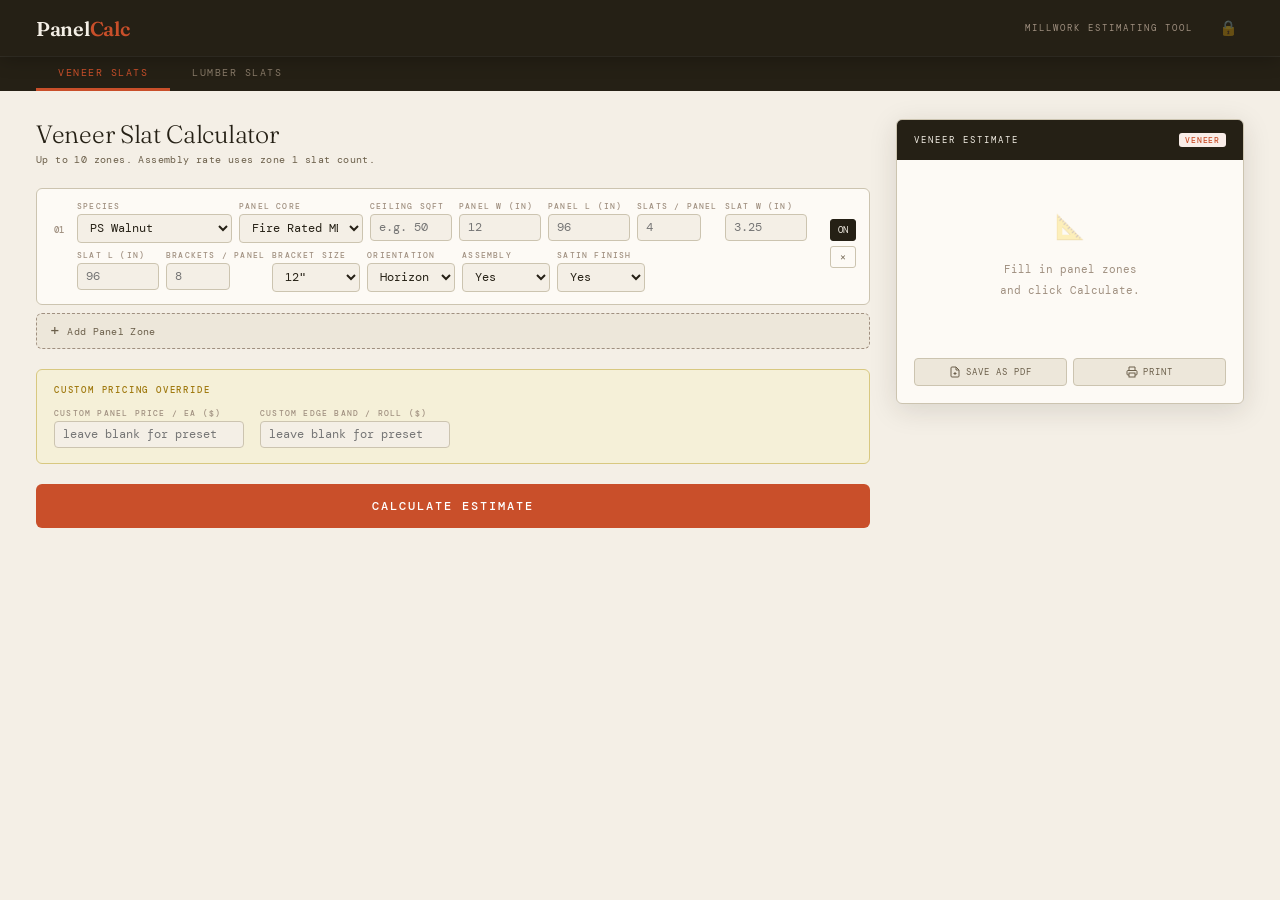
==== calculator/index.html @ c17a7dc7 "Add files via upload" ====
<!DOCTYPE html>
<html lang="en">
<head>
<meta charset="UTF-8">
<meta name="viewport" content="width=device-width, initial-scale=1.0">
<title>Panel Calculator</title>
<!-- Fonts load as enhancement only — app works without them -->
<link rel="preconnect" href="https://fonts.googleapis.com">
<link rel="preconnect" href="https://fonts.gstatic.com" crossorigin>
<link href="https://fonts.googleapis.com/css2?family=DM+Mono:wght@400;500&family=Fraunces:ital,opsz,wght@0,9..144,300;0,9..144,600;1,9..144,300&display=swap" rel="stylesheet" media="print" onload="this.media='all'">
<link rel="manifest" href="/calculator/manifest.json">
<link rel="apple-touch-icon" href="/icons/calculator-icon.png">
<meta name="apple-mobile-web-app-capable" content="yes">
<meta name="apple-mobile-web-app-status-bar-style" content="default">
<meta name="apple-mobile-web-app-title" content="Calculator">
<meta name="theme-color" content="#252015">
<meta name="mobile-web-app-capable" content="yes">
<style>
:root {
  --bg:#f4efe6; --surf:#fdfaf5; --surf2:#ede7da;
  --bdr:#ccc4b0; --bdr2:#a09080;
  --ink:#252015; --mid:#6b5f4a; --dim:#a09080;
  --red:#c94f2a; --red-bg:#f9ede8;
  --grn:#2e6b50; --grn-bg:#e5f0ea;
  --gld:#a07a10; --gld-bg:#f5f0d8;
  --r:6px; --sh:0 2px 10px rgba(37,32,21,.09); --sh2:0 6px 28px rgba(37,32,21,.13);
}
*{box-sizing:border-box;margin:0;padding:0}
body{font-family:'DM Mono',ui-monospace,'Cascadia Code','Courier New',monospace;background:var(--bg);color:var(--ink);min-height:100vh}
header{background:var(--ink);padding:15px 36px;display:flex;align-items:center;gap:14px;position:sticky;top:0;z-index:200;box-shadow:0 2px 20px rgba(0,0,0,.28)}
.logo{font-family:'Fraunces',Georgia,'Times New Roman',serif;font-size:20px;font-weight:600;color:#f4efe6;letter-spacing:-.3px}
.logo em{color:var(--red);font-style:normal}
.sub{margin-left:auto;font-size:9px;letter-spacing:2px;text-transform:uppercase;color:var(--dim)}
.tabs{background:var(--ink);display:flex;padding:0 36px;border-top:1px solid rgba(255,255,255,.07)}
.tab{padding:9px 22px;font-family:'DM Mono',monospace;font-size:10px;letter-spacing:1.5px;text-transform:uppercase;border:none;background:transparent;color:#887a68;cursor:pointer;border-bottom:3px solid transparent;transition:.15s}
.tab:hover{color:#d9cfc0}
.tab.on{color:var(--red);border-bottom-color:var(--red)}
.wrap{max-width:1420px;margin:0 auto;padding:28px 36px 70px}
.pane{display:none}
.pane.on{display:grid;grid-template-columns:1fr 348px;gap:26px;align-items:start}
.pane-title{font-family:'Fraunces',Georgia,'Times New Roman',serif;font-size:25px;font-weight:300;letter-spacing:-.3px;margin-bottom:4px}
.pane-sub{font-size:10px;color:var(--mid);letter-spacing:.4px;margin-bottom:22px}
.panel-row{background:var(--surf);border:1px solid var(--bdr);border-radius:var(--r);padding:12px 13px;margin-bottom:8px;display:flex;gap:9px;align-items:flex-start;transition:.14s}
.panel-row:hover{border-color:var(--bdr2);box-shadow:var(--sh)}
.panel-row.off{opacity:.32;pointer-events:none}
.rnum{font-size:9px;color:var(--dim);min-width:18px;padding-top:23px;text-align:center;font-weight:500;letter-spacing:.5px}
.rfields{display:flex;flex-wrap:wrap;gap:7px;flex:1}
.racts{display:flex;flex-direction:column;gap:5px;padding-top:18px}
.f{display:flex;flex-direction:column;gap:3px}
.f label{font-size:8px;letter-spacing:1.2px;text-transform:uppercase;color:var(--dim);font-weight:500;white-space:nowrap}
.f input,.f select{font-family:'DM Mono',monospace;font-size:11.5px;padding:5px 8px;background:var(--bg);border:1px solid var(--bdr);border-radius:4px;color:var(--ink);outline:none;transition:.14s}
.f input:focus,.f select:focus{border-color:var(--red);background:#fff;box-shadow:0 0 0 2px rgba(201,79,42,.1)}
.f input{width:82px}.f select{width:155px;cursor:pointer}
.f select.s{width:88px}.f select.m{width:124px}
.f input.w60{width:64px}
.rbtn{background:none;border:1px solid var(--bdr);border-radius:3px;padding:4px 7px;font-size:9px;font-family:'DM Mono',monospace;cursor:pointer;color:var(--mid);transition:.13s}
.rbtn:hover{border-color:var(--bdr2);color:var(--ink)}
.rbtn.tog.on{background:var(--ink);color:#f4efe6;border-color:var(--ink)}
.rbtn.del:hover{border-color:var(--red);color:var(--red)}
.add-btn{display:flex;align-items:center;gap:7px;width:100%;padding:9px 13px;background:var(--surf2);border:1.5px dashed var(--bdr2);border-radius:var(--r);font-family:'DM Mono',monospace;font-size:10px;color:var(--mid);cursor:pointer;transition:.14s;margin-top:4px;letter-spacing:.3px}
.add-btn:hover{background:var(--surf);border-color:var(--red);color:var(--red)}
.add-btn span{font-size:16px;line-height:1}
.cbox{margin-top:20px;background:var(--gld-bg);border:1px solid #d8c880;border-radius:var(--r);padding:15px 17px}
.cbox h3{font-size:8.5px;letter-spacing:1.8px;text-transform:uppercase;color:var(--gld);margin-bottom:12px;font-weight:500}
.cbox .row{display:flex;gap:16px;flex-wrap:wrap}
.calc-btn{display:block;width:100%;margin-top:20px;padding:14px;background:var(--red);color:#fff;border:none;border-radius:var(--r);font-family:'DM Mono',monospace;font-size:12px;letter-spacing:2px;text-transform:uppercase;cursor:pointer;transition:.15s;font-weight:500}
.calc-btn:hover{background:#b0401a;transform:translateY(-1px);box-shadow:0 4px 14px rgba(201,79,42,.3)}
.calc-btn:active{transform:translateY(0)}
.rcard{background:var(--surf);border:1px solid var(--bdr);border-radius:var(--r);overflow:hidden;box-shadow:var(--sh2);position:sticky;top:82px}
.rcard-head{background:var(--ink);color:#f4efe6;padding:13px 17px;font-size:9px;letter-spacing:2px;text-transform:uppercase;display:flex;justify-content:space-between;align-items:center}
.rcard-body{padding:17px}
.chip{display:inline-block;padding:2px 6px;border-radius:3px;font-size:8px;letter-spacing:.8px;text-transform:uppercase;font-weight:500}
.chip.v{background:var(--red-bg);color:var(--red)}
.chip.l{background:var(--grn-bg);color:var(--grn)}
.rrow{display:flex;justify-content:space-between;align-items:center;padding:7px 0;border-bottom:1px solid var(--surf2);font-size:11px}
.rrow:last-child{border-bottom:none}
.rl{color:var(--mid)}.rv{font-weight:500}
.rv.money::before{content:'$';font-size:9px;color:var(--dim);margin-right:1px}
.rtotal{margin-top:13px;padding:12px 14px;background:var(--ink);border-radius:5px;display:flex;justify-content:space-between;align-items:baseline}
.rtotal .tl{font-size:8.5px;letter-spacing:2px;text-transform:uppercase;color:rgba(244,239,230,.5)}
.rtotal .tv{font-family:'Fraunces',Georgia,'Times New Roman',serif;font-size:26px;color:#f4efe6;font-weight:300;letter-spacing:-.5px}
.rtotal .tv::before{content:'$';font-size:13px;opacity:.5;margin-right:2px}
.sqftcost{text-align:center;margin-top:8px;font-size:10.5px;color:var(--dim)}
.sqftcost strong{color:var(--mid)}
.bk-btn{display:block;width:100%;margin-top:13px;padding:6px;background:transparent;border:1px solid var(--bdr);border-radius:4px;font-family:'DM Mono',monospace;font-size:9px;letter-spacing:1px;cursor:pointer;color:var(--mid);text-transform:uppercase;transition:.13s}
.bk-btn:hover{border-color:var(--bdr2);color:var(--ink)}
.bk-body{display:none;margin-top:10px}
.bk-body.on{display:block}
.bk-zone{margin-bottom:11px;padding-bottom:9px;border-bottom:1px dashed var(--bdr)}
.bk-zone:last-child{border-bottom:none;margin-bottom:0;padding-bottom:0}
.bk-lbl{font-size:8.5px;letter-spacing:1.1px;text-transform:uppercase;color:var(--mid);margin-bottom:4px}
.bk-row{display:flex;justify-content:space-between;padding:3px 0;font-size:10px;border-bottom:1px dotted var(--bdr)}
.bk-row:last-child{border-bottom:none}
.bk-row .k{color:var(--dim)}.bk-row .v{color:var(--ink)}
.empty{padding:26px 16px;text-align:center;color:var(--dim);font-size:10.5px;line-height:2}
.eico{font-size:24px;opacity:.3;margin-bottom:8px}
@media(max-width:980px){.pane.on{grid-template-columns:1fr}.wrap{padding:18px 18px 50px}.rcard{position:static}}

/* ── PRINT / PDF BUTTONS ── */
.rcard-actions{display:flex;gap:6px;margin-top:14px}
.act-btn{flex:1;display:flex;align-items:center;justify-content:center;gap:5px;padding:7px 10px;border-radius:4px;font-family:'DM Mono',monospace;font-size:9px;letter-spacing:1px;text-transform:uppercase;cursor:pointer;border:1px solid var(--bdr);background:var(--surf2);color:var(--mid);transition:.13s}
.act-btn:hover{border-color:var(--bdr2);color:var(--ink);background:var(--surf)}
.act-btn svg{flex-shrink:0}

/* ── PRINT STYLES ── */
@media print {
  body * { visibility: hidden; }
  #print-area, #print-area * { visibility: visible; }
  #print-area {
    position: fixed; inset: 0;
    padding: 24px 28px;
    font-family: 'DM Mono', monospace;
    background: #fff;
    color: #000;
  }
  .print-header { margin-bottom: 18px; border-bottom: 2px solid #252015; padding-bottom: 10px; }
  .print-header h1 { font-size: 18px; font-weight: 600; letter-spacing: -.3px; }
  .print-header p { font-size: 10px; color: #666; margin-top: 3px; }
  .print-rrow { display: flex; justify-content: space-between; padding: 5px 0; border-bottom: 1px solid #e8e0d0; font-size: 11px; }
  .print-total { display: flex; justify-content: space-between; padding: 10px 12px; background: #252015; color: #fff; border-radius: 4px; margin: 10px 0; font-size: 14px; font-weight: 600; }
  .print-sqft { text-align: center; font-size: 10px; color: #666; margin-bottom: 14px; }
  .print-zone-head { font-size: 9px; letter-spacing: 1px; text-transform: uppercase; color: #6b5f4a; margin: 14px 0 5px; border-top: 1px dashed #ccc; padding-top: 10px; }
  .print-bk-row { display: flex; justify-content: space-between; padding: 3px 0; font-size: 10px; border-bottom: 1px dotted #ddd; }
  .print-bk-row .k { color: #888; } .print-bk-row .v { color: #000; }
  .print-section-title { font-size: 12px; font-weight: 600; margin: 16px 0 6px; border-bottom: 1px solid #ccc; padding-bottom: 4px; }
}

/* ── ADMIN ── */
.admin-lock{background:none;border:none;cursor:pointer;color:rgba(244,239,230,.35);font-size:15px;padding:4px 6px;border-radius:4px;transition:.15s;margin-left:6px}
.admin-lock:hover{color:rgba(244,239,230,.8);background:rgba(255,255,255,.07)}
.admin-lock.unlocked{color:#f0c060}

/* Modal backdrop */
.modal-bg{display:none;position:fixed;inset:0;background:rgba(0,0,0,.55);z-index:1000;align-items:center;justify-content:center}
.modal-bg.on{display:flex}
.modal{background:var(--surf);border-radius:10px;padding:28px 30px;width:340px;box-shadow:0 20px 60px rgba(0,0,0,.35)}
.modal h2{font-family:'Fraunces',serif;font-size:20px;font-weight:300;margin-bottom:6px}
.modal p{font-size:10.5px;color:var(--mid);margin-bottom:18px;line-height:1.7}
.modal input[type=password]{width:100%;font-family:'DM Mono',monospace;font-size:13px;padding:9px 11px;border:1.5px solid var(--bdr);border-radius:5px;background:var(--bg);outline:none;margin-bottom:10px}
.modal input[type=password]:focus{border-color:var(--red);box-shadow:0 0 0 3px rgba(201,79,42,.12)}
.modal-err{font-size:10px;color:var(--red);min-height:14px;margin-bottom:10px}
.modal-btns{display:flex;gap:8px}
.modal-btns button{flex:1;padding:9px;border-radius:5px;font-family:'DM Mono',monospace;font-size:11px;cursor:pointer;border:none;transition:.13s}
.mbtn-ok{background:var(--red);color:#fff;font-weight:500}
.mbtn-ok:hover{background:#b0401a}
.mbtn-cancel{background:var(--surf2);color:var(--mid)}
.mbtn-cancel:hover{background:var(--bdr)}

/* Admin drawer */
.admin-drawer{display:none;position:fixed;inset:0;z-index:900;overflow-y:auto;background:var(--bg);padding:0 0 60px}
.admin-drawer.on{display:block}
.adm-head{background:var(--ink);color:#f4efe6;padding:15px 36px;display:flex;align-items:center;gap:14px;position:sticky;top:0;z-index:10;box-shadow:0 2px 20px rgba(0,0,0,.28)}
.adm-head h1{font-family:'Fraunces',serif;font-size:18px;font-weight:300;flex:1}
.adm-close{background:rgba(255,255,255,.1);border:none;color:#f4efe6;border-radius:5px;padding:7px 14px;font-family:'DM Mono',monospace;font-size:10px;letter-spacing:1px;cursor:pointer;transition:.13s}
.adm-close:hover{background:rgba(255,255,255,.2)}
.adm-save{background:var(--red);border:none;color:#fff;border-radius:5px;padding:7px 18px;font-family:'DM Mono',monospace;font-size:10px;letter-spacing:1px;cursor:pointer;transition:.13s;font-weight:500}
.adm-save:hover{background:#b0401a}
.adm-body{max-width:1100px;margin:0 auto;padding:30px 36px}
.adm-section{margin-bottom:36px}
.adm-section h2{font-family:'Fraunces',serif;font-size:16px;font-weight:300;border-bottom:1px solid var(--bdr);padding-bottom:8px;margin-bottom:16px}
.adm-section h3{font-size:9px;letter-spacing:1.5px;text-transform:uppercase;color:var(--mid);margin:16px 0 8px}
.adm-grid{display:flex;flex-wrap:wrap;gap:10px}
.adm-field{display:flex;flex-direction:column;gap:3px}
.adm-field label{font-size:8.5px;letter-spacing:.8px;color:var(--dim);text-transform:uppercase;white-space:nowrap}
.adm-field input{font-family:'DM Mono',monospace;font-size:12px;padding:5px 8px;width:90px;background:#fff;border:1.5px solid var(--bdr);border-radius:4px;outline:none;transition:.13s}
.adm-field input:focus{border-color:var(--red);box-shadow:0 0 0 2px rgba(201,79,42,.1)}
.adm-field input.wide{width:120px}
.adm-saved{font-size:10px;color:var(--grn);opacity:0;transition:opacity .4s}
.adm-saved.show{opacity:1}
</style>
</head>
<body>

<header>
  <div class="logo">Panel<em>Calc</em></div>
  <div class="sub">Millwork Estimating Tool</div>
  <button class="admin-lock" id="lockBtn" onclick="adminClick()" title="Admin pricing">🔒</button>
</header>
<div class="tabs">
  <button class="tab on" onclick="switchTab('veneer',this)">Veneer Slats</button>
  <button class="tab" onclick="switchTab('lumber',this)">Lumber Slats</button>
</div>

<div class="wrap">

  <!-- ══ VENEER PANE ══ -->
  <div id="pane-veneer" class="pane on">
    <div class="form-col">
      <div class="pane-title">Veneer Slat Calculator</div>
      <div class="pane-sub">Up to 10 zones. Assembly rate uses zone 1 slat count.</div>
      <div id="v-rows"></div>
      <button class="add-btn" onclick="addVRow()"><span>+</span> Add Panel Zone</button>
      <div class="cbox">
        <h3>Custom Pricing Override</h3>
        <div class="row">
          <div class="f"><label>Custom Panel Price / ea ($)</label><input type="number" id="v-cpanel" placeholder="leave blank for preset" min="0" step="0.01" style="width:190px"></div>
          <div class="f"><label>Custom Edge Band / roll ($)</label><input type="number" id="v-ceb" placeholder="leave blank for preset" min="0" step="0.01" style="width:190px"></div>
        </div>
      </div>
      <button class="calc-btn" onclick="calcVeneer()">Calculate Estimate</button>
    </div>
    <div class="results-col">
      <div class="rcard">
        <div class="rcard-head">Veneer Estimate <span class="chip v">Veneer</span></div>
        <div class="rcard-body" id="v-results">
          <div class="empty"><div class="eico">📐</div>Fill in panel zones<br>and click Calculate.</div>
        </div>
        <div class="rcard-actions" style="padding:0 17px 17px">
          <button class="act-btn" onclick="exportPDF('veneer')">
            <svg width="12" height="12" viewBox="0 0 24 24" fill="none" stroke="currentColor" stroke-width="2"><path d="M14 2H6a2 2 0 0 0-2 2v16a2 2 0 0 0 2 2h12a2 2 0 0 0 2-2V8z"/><polyline points="14 2 14 8 20 8"/><line x1="12" y1="18" x2="12" y2="12"/><line x1="9" y1="15" x2="15" y2="15"/></svg>
            Save as PDF
          </button>
          <button class="act-btn" onclick="printEstimate('veneer')">
            <svg width="12" height="12" viewBox="0 0 24 24" fill="none" stroke="currentColor" stroke-width="2"><polyline points="6 9 6 2 18 2 18 9"/><path d="M6 18H4a2 2 0 0 1-2-2v-5a2 2 0 0 1 2-2h16a2 2 0 0 1 2 2v5a2 2 0 0 1-2 2h-2"/><rect x="6" y="14" width="12" height="8"/></svg>
            Print
          </button>
        </div>
      </div>
    </div>
  </div>

  <!-- ══ LUMBER PANE ══ -->
  <div id="pane-lumber" class="pane">
    <div class="form-col">
      <div class="pane-title">Lumber Slat Calculator</div>
      <div class="pane-sub">Up to 10 zones. Milling uses total linear footage. Assembly rate uses zone 1 slat count.</div>
      <div id="l-rows"></div>
      <button class="add-btn" onclick="addLRow()"><span>+</span> Add Lumber Zone</button>
      <div class="cbox">
        <h3>Custom Pricing Override</h3>
        <div class="row">
          <div class="f"><label>Custom Price / BF ($)</label><input type="number" id="l-cprice" placeholder="leave blank for preset" min="0" step="0.01" style="width:190px"></div>
        </div>
      </div>
      <button class="calc-btn" onclick="calcLumber()">Calculate Estimate</button>
    </div>
    <div class="results-col">
      <div class="rcard">
        <div class="rcard-head">Lumber Estimate <span class="chip l">Lumber</span></div>
        <div class="rcard-body" id="l-results">
          <div class="empty"><div class="eico">🪵</div>Fill in lumber zones<br>and click Calculate.</div>
        </div>
        <div class="rcard-actions" style="padding:0 17px 17px">
          <button class="act-btn" onclick="exportPDF('lumber')">
            <svg width="12" height="12" viewBox="0 0 24 24" fill="none" stroke="currentColor" stroke-width="2"><path d="M14 2H6a2 2 0 0 0-2 2v16a2 2 0 0 0 2 2h12a2 2 0 0 0 2-2V8z"/><polyline points="14 2 14 8 20 8"/><line x1="12" y1="18" x2="12" y2="12"/><line x1="9" y1="15" x2="15" y2="15"/></svg>
            Save as PDF
          </button>
          <button class="act-btn" onclick="printEstimate('lumber')">
            <svg width="12" height="12" viewBox="0 0 24 24" fill="none" stroke="currentColor" stroke-width="2"><polyline points="6 9 6 2 18 2 18 9"/><path d="M6 18H4a2 2 0 0 1-2-2v-5a2 2 0 0 1 2-2h16a2 2 0 0 1 2 2v5a2 2 0 0 1-2 2h-2"/><rect x="6" y="14" width="12" height="8"/></svg>
            Print
          </button>
        </div>
      </div>
    </div>
  </div>

</div><!-- /wrap -->

<!-- hidden print area — populated by exportPDF / printEstimate -->
<div id="print-area" style="display:none"></div>

<!-- ══ PASSWORD MODAL ══ -->
<div class="modal-bg" id="pwModal">
  <div class="modal">
    <h2>Admin Access</h2>
    <p>Enter your password to edit pricing tables and service rates.</p>
    <input type="password" id="pwInput" placeholder="Password" onkeydown="if(event.key==='Enter')pwSubmit()">
    <div class="modal-err" id="pwErr"></div>
    <div class="modal-btns">
      <button class="mbtn-cancel" onclick="pwClose()">Cancel</button>
      <button class="mbtn-ok" onclick="pwSubmit()">Unlock</button>
    </div>
  </div>
</div>

<!-- ══ ADMIN DRAWER ══ -->
<div class="admin-drawer" id="adminDrawer">
  <div class="adm-head">
    <h1>Pricing Admin</h1>
    <span class="adm-saved" id="saveMsg">✓ Saved</span>
    <button class="adm-save" onclick="adminSave()">Save Changes</button>
    <button class="adm-close" onclick="adminClose()">✕ Close</button>
  </div>
  <div class="adm-body" id="adminBody"></div>
</div>

<script>
// ═══════════════════════════════════════════════════
// PRICING TABLES  (mutable — admin panel writes here)
// ═══════════════════════════════════════════════════

// Veneer panel prices per SHEET.
// Key: "species|satin|core|size|orientation"  (Fire Rated MDF varies by orient; Regular MDF does not)
let VP = {
  // Fire Rated MDF
  'ps walnut|yes|fire rated mdf|4x8|Horizontal':258, 'ps walnut|yes|fire rated mdf|4x8|Vertical':350,
  'ps walnut|yes|fire rated mdf|4x10|Horizontal':381,'ps walnut|yes|fire rated mdf|4x10|Vertical':515,
  'ps walnut|no|fire rated mdf|4x8|Horizontal':247,  'ps walnut|no|fire rated mdf|4x8|Vertical':325,
  'ps walnut|no|fire rated mdf|4x10|Horizontal':368, 'ps walnut|no|fire rated mdf|4x10|Vertical':490,
  'ps white oak|yes|fire rated mdf|4x8|Horizontal':236,'ps white oak|yes|fire rated mdf|4x8|Vertical':303,
  'ps white oak|yes|fire rated mdf|4x10|Horizontal':338,'ps white oak|yes|fire rated mdf|4x10|Vertical':430,
  'ps white oak|no|fire rated mdf|4x8|Horizontal':225,'ps white oak|no|fire rated mdf|4x8|Vertical':278,
  'ps white oak|no|fire rated mdf|4x10|Horizontal':321,'ps white oak|no|fire rated mdf|4x10|Vertical':396,
  'rift white oak|yes|fire rated mdf|4x8|Horizontal':283,'rift white oak|yes|fire rated mdf|4x8|Vertical':401,
  'rift white oak|yes|fire rated mdf|4x10|Horizontal':431,'rift white oak|yes|fire rated mdf|4x10|Vertical':617,
  'rift white oak|no|fire rated mdf|4x8|Horizontal':276,'rift white oak|no|fire rated mdf|4x8|Vertical':387,
  'rift white oak|no|fire rated mdf|4x10|Horizontal':422,'rift white oak|no|fire rated mdf|4x10|Vertical':600,
  // Regular MDF (no orientation split)
  'ps walnut|yes|regular mdf|4x8':229,  'ps walnut|yes|regular mdf|4x10':325,
  'ps walnut|no|regular mdf|4x8':193,   'ps walnut|no|regular mdf|4x10':299,
  'ps white oak|yes|regular mdf|4x8':229,'ps white oak|yes|regular mdf|4x10':290,
  'ps white oak|no|regular mdf|4x8':177, 'ps white oak|no|regular mdf|4x10':265,
  'rift white oak|yes|regular mdf|4x8':289,'rift white oak|yes|regular mdf|4x10':342,
  'rift white oak|no|regular mdf|4x8':221,'rift white oak|no|regular mdf|4x10':316,
};

// Edge band roll prices by species + finish
let EB = {
  'ps walnut|yes':167,'ps walnut|no':88,
  'ps white oak|yes':147,'ps white oak|no':86,
  'rift white oak|yes':167,'rift white oak|no':88,
};

// Lumber $/BF
let LP = {
  'flat cut white oak':7.25,'rift white oak':11.90,'walnut':11.20,
  'stain grade poplar':2.50,'hard maple':3.50,'vg hemlock':7.25,
  'therm ash':7.27,'therm poplar':5.61,'therm oak':12.48,
  'therm pine':7.20,'therm vg hemlock':12.50,'grey accoya':12.25,
};

// Bracket prices: 12" → $2.50/ea,  24" → $5.00/ea
let BRACKET_PRICE_12 = 2.50;
let BRACKET_PRICE_24 = 5.00;
function bracketPrice(size){ return size <= 12 ? BRACKET_PRICE_12 : BRACKET_PRICE_24; }

// Board footage multiplier by thickness (encodes the /2 for thin stock)
const BF_MULT = {
  '1/4"':0.5,'7/16"':0.625,'1/2"':0.75,'5/8"':1.0,
  '3/4"':1.0,'1"':1.25,'1.25"':1.5,'1.5"':2.0,'1.75"':2.0
};

// Service rates
let EB_ROLL_FT    = 500;
let EB_WASTE      = 1.10;
let EB_SVC_RATE   = 0.50;  // $/ft
let CUT_SVC_RATE  = 0.19;  // $/sqft of sheets (veneer cut service)
let CUT_SVC_MIN   = 125;   // $ minimum (veneer cut service)
let ASSEMBLY_LOW  = 2;     // $/sqft ≤4 slats/panel
let ASSEMBLY_HIGH = 3;     // $/sqft ≥5 slats/panel

// Lumber milling rates
let MILL_RATE        = 0.25;   // $/lf when ≥3000 lf
let MILL_MIN         = 780;    // $ flat rate when <3000 lf
let SAND_1SIDE_RATE  = 0.18;   // $/lf 1-side when ≥1700 lf
let SAND_1SIDE_MIN   = 300;    // $ flat rate 1-side when <1700 lf
let SAND_2SIDE_RATE  = 0.24;   // $/lf 2-side when ≥1700 lf
let SAND_2SIDE_MIN   = 405;    // $ flat rate 2-side when <1700 lf
let SAND_LF_THRESH   = 1700;   // lf threshold for sanding rate vs flat
let MILL_LF_THRESH   = 3000;   // lf threshold for milling rate vs flat
let CUT_LEN_RATE     = 0.25;   // $/lf cut-to-length when ≥1000 lf
let CUT_LEN_MIN      = 250;    // $ flat rate cut-to-length when <1000 lf
let CUT_LEN_THRESH   = 1000;   // lf threshold for cut-to-length rate vs flat
let ZONE_SETUP_FEE   = 135;    // $ per unique slatW for zones 2+

// ═══════════════════════════════════════════════════
// STATE — row data stored in JS objects, not DOM
// ═══════════════════════════════════════════════════
// Each row object holds ALL field values so re-renders don't lose them.
let vRows = [], lRows = [], vId = 0, lId = 0;

const V_SPECIES = ['PS Walnut','PS White Oak','Rift White Oak','Custom'];
const V_CORES   = ['Fire Rated MDF','Regular MDF'];
const L_SPECIES = ['Flat Cut White Oak','Rift White Oak','Walnut','Stain Grade Poplar',
  'Hard Maple','VG Hemlock','Therm Ash','Therm Poplar','Therm Oak',
  'Therm Pine','Therm VG Hemlock','Grey Accoya','Custom'];
const L_THICK   = ['1/4"','7/16"','1/2"','5/8"','3/4"','1"','1.25"','1.5"','1.75"'];
const ORIENTS   = ['Horizontal','Vertical'];
const YN        = ['Yes','No'];
const BKT_SIZES = ['12"','24"'];

// Default row values
function vDefaults(){ return {on:true,species:'PS Walnut',core:'Fire Rated MDF',sqft:'',panelW:'',panelL:'',slats:'',slatW:'',slatL:'',brackets:'',bktSize:'12"',orient:'Horizontal',assembly:'Yes',satin:'Yes'}; }
function lDefaults(){ return {on:true,species:'Walnut',thick:'3/4"',sqft:'',panelW:'',panelL:'',slats:'',slatW:'',slatL:'',brackets:'',bktSize:'12"',orient:'Horizontal',assembly:'Yes',sanded:'Yes',cut:'Yes'}; }

// ═══════════════════════════════════════════════════
// SAVE VALUES FROM DOM → state before any re-render
// ═══════════════════════════════════════════════════
function saveVRows(){
  vRows.forEach(r=>{
    const pick = (id,fb)=>{ const e=document.getElementById(id); return e?(e.value||fb):fb; };
    r.species   = pick(`vs-${r.id}`, r.species);
    r.core      = pick(`vc-${r.id}`, r.core);
    r.sqft      = pick(`vsqft-${r.id}`, r.sqft);
    r.panelW    = pick(`vpw-${r.id}`, r.panelW);
    r.panelL    = pick(`vpl-${r.id}`, r.panelL);
    r.slats     = pick(`vsp-${r.id}`, r.slats);
    r.slatW     = pick(`vsw-${r.id}`, r.slatW);
    r.slatL     = pick(`vsl-${r.id}`, r.slatL);
    r.brackets  = pick(`vbr-${r.id}`, r.brackets);
    r.bktSize   = pick(`vbs-${r.id}`, r.bktSize);
    r.orient    = pick(`vor-${r.id}`, r.orient);
    r.assembly  = pick(`vas-${r.id}`, r.assembly);
    r.satin     = pick(`vst-${r.id}`, r.satin);
  });
}
function saveLRows(){
  lRows.forEach(r=>{
    const pick = (id,fb)=>{ const e=document.getElementById(id); return e?(e.value||fb):fb; };
    r.species   = pick(`ls-${r.id}`, r.species);
    r.thick     = pick(`lth-${r.id}`, r.thick);
    r.sqft      = pick(`lsqft-${r.id}`, r.sqft);
    r.panelW    = pick(`lpw-${r.id}`, r.panelW);
    r.panelL    = pick(`lpl-${r.id}`, r.panelL);
    r.slats     = pick(`lsp-${r.id}`, r.slats);
    r.slatW     = pick(`lsw-${r.id}`, r.slatW);
    r.slatL     = pick(`lsl-${r.id}`, r.slatL);
    r.brackets  = pick(`lbr-${r.id}`, r.brackets);
    r.bktSize   = pick(`lbs-${r.id}`, r.bktSize);
    r.orient    = pick(`lor-${r.id}`, r.orient);
    r.assembly  = pick(`las-${r.id}`, r.assembly);
    r.sanded    = pick(`lsd-${r.id}`, r.sanded);
    r.cut       = pick(`lct-${r.id}`, r.cut);
  });
}

// ═══════════════════════════════════════════════════
// TAB
// ═══════════════════════════════════════════════════
function switchTab(name,btn){
  document.querySelectorAll('.pane').forEach(p=>p.classList.remove('on'));
  document.querySelectorAll('.tab').forEach(b=>b.classList.remove('on'));
  document.getElementById('pane-'+name).classList.add('on');
  btn.classList.add('on');
}

// ═══════════════════════════════════════════════════
// HELPERS
// ═══════════════════════════════════════════════════
const ru  = (v,d=0)=>{ const m=Math.pow(10,d); return Math.ceil(v*m)/m; };
const rd  = (v,d=0)=>{ const m=Math.pow(10,d); return Math.floor(v*m)/m; };
const pf  = (v,fb=0)=>parseFloat(v)||fb;
const fmt = v=>v.toFixed(2).replace(/\B(?=(\d{3})+(?!\d))/g,',');
const fi  = v=>Math.round(v).toLocaleString();
function sel(opts, val){ return opts.map(o=>`<option${o===val?' selected':''}>${o}</option>`).join(''); }

// ═══════════════════════════════════════════════════
// VENEER ROW MANAGEMENT
// ═══════════════════════════════════════════════════
function addVRow(){
  if(vRows.length>=10)return;
  saveVRows();
  vRows.push({id:++vId, ...vDefaults()});
  renderVRows();
}
function delVRow(id){
  saveVRows();
  vRows=vRows.filter(r=>r.id!==id);
  renderVRows();
}
function togVRow(id){
  saveVRows();
  const r=vRows.find(r=>r.id===id);
  if(r)r.on=!r.on;
  renderVRows();
}

function renderVRows(){
  const c=document.getElementById('v-rows');
  if(!vRows.length){
    c.innerHTML='<div style="padding:12px 0 6px;text-align:center;font-size:10.5px;color:var(--dim)">No zones — click Add Panel Zone below.</div>';
    return;
  }
  c.innerHTML=vRows.map((r,i)=>`
  <div class="panel-row${r.on?'':' off'}">
    <div class="rnum">${String(i+1).padStart(2,'0')}</div>
    <div class="rfields">
      <div class="f"><label>Species</label>
        <select id="vs-${r.id}">${sel(V_SPECIES,r.species)}</select></div>
      <div class="f"><label>Panel Core</label>
        <select class="m" id="vc-${r.id}">${sel(V_CORES,r.core)}</select></div>
      <div class="f"><label>Ceiling Sqft</label>
        <input type="number" id="vsqft-${r.id}" value="${r.sqft}" placeholder="e.g. 500" min="0"></div>
      <div class="f"><label>Panel W (in)</label>
        <input type="number" id="vpw-${r.id}" value="${r.panelW}" placeholder="12" min="0" step=".01"></div>
      <div class="f"><label>Panel L (in)</label>
        <input type="number" id="vpl-${r.id}" value="${r.panelL}" placeholder="96" min="0" step=".01"></div>
      <div class="f"><label>Slats / Panel</label>
        <input class="w60" type="number" id="vsp-${r.id}" value="${r.slats}" placeholder="4" min="1"></div>
      <div class="f"><label>Slat W (in)</label>
        <input type="number" id="vsw-${r.id}" value="${r.slatW}" placeholder="3.25" min="0" step=".01"></div>
      <div class="f"><label>Slat L (in)</label>
        <input type="number" id="vsl-${r.id}" value="${r.slatL}" placeholder="96" min="0" step=".01"></div>
      <div class="f"><label>Brackets / Panel</label>
        <input class="w60" type="number" id="vbr-${r.id}" value="${r.brackets}" placeholder="8" min="0"></div>
      <div class="f"><label>Bracket Size</label>
        <select class="s" id="vbs-${r.id}">${sel(BKT_SIZES,r.bktSize)}</select></div>
      <div class="f"><label>Orientation</label>
        <select class="s" id="vor-${r.id}">${sel(ORIENTS,r.orient)}</select></div>
      <div class="f"><label>Assembly</label>
        <select class="s" id="vas-${r.id}">${sel(YN,r.assembly)}</select></div>
      <div class="f"><label>Satin Finish</label>
        <select class="s" id="vst-${r.id}">${sel(YN,r.satin)}</select></div>
    </div>
    <div class="racts">
      <button class="rbtn tog${r.on?' on':''}" onclick="togVRow(${r.id})">${r.on?'ON':'OFF'}</button>
      <button class="rbtn del" onclick="delVRow(${r.id})">✕</button>
    </div>
  </div>`).join('');
}

// ═══════════════════════════════════════════════════
// LUMBER ROW MANAGEMENT
// ═══════════════════════════════════════════════════
function addLRow(){
  if(lRows.length>=10)return;
  saveLRows();
  lRows.push({id:++lId, ...lDefaults()});
  renderLRows();
}
function delLRow(id){
  saveLRows();
  lRows=lRows.filter(r=>r.id!==id);
  renderLRows();
}
function togLRow(id){
  saveLRows();
  const r=lRows.find(r=>r.id===id);
  if(r)r.on=!r.on;
  renderLRows();
}

function renderLRows(){
  const c=document.getElementById('l-rows');
  if(!lRows.length){
    c.innerHTML='<div style="padding:12px 0 6px;text-align:center;font-size:10.5px;color:var(--dim)">No zones — click Add Lumber Zone below.</div>';
    return;
  }
  c.innerHTML=lRows.map((r,i)=>`
  <div class="panel-row${r.on?'':' off'}">
    <div class="rnum">${String(i+1).padStart(2,'0')}</div>
    <div class="rfields">
      <div class="f"><label>Species</label>
        <select id="ls-${r.id}">${sel(L_SPECIES,r.species)}</select></div>
      <div class="f"><label>Thickness</label>
        <select class="s" id="lth-${r.id}">${sel(L_THICK,r.thick)}</select></div>
      <div class="f"><label>Ceiling Sqft</label>
        <input type="number" id="lsqft-${r.id}" value="${r.sqft}" placeholder="e.g. 500" min="0"></div>
      <div class="f"><label>Panel W (in)</label>
        <input type="number" id="lpw-${r.id}" value="${r.panelW}" placeholder="12" min="0" step=".01"></div>
      <div class="f"><label>Panel L (in)</label>
        <input type="number" id="lpl-${r.id}" value="${r.panelL}" placeholder="96" min="0" step=".01"></div>
      <div class="f"><label>Slats / Panel</label>
        <input class="w60" type="number" id="lsp-${r.id}" value="${r.slats}" placeholder="4" min="1"></div>
      <div class="f"><label>Slat W (in)</label>
        <input type="number" id="lsw-${r.id}" value="${r.slatW}" placeholder="3.25" min="0" step=".01"></div>
      <div class="f"><label>Slat L (in)</label>
        <input type="number" id="lsl-${r.id}" value="${r.slatL}" placeholder="96" min="0" step=".01"></div>
      <div class="f"><label>Brackets / Panel</label>
        <input class="w60" type="number" id="lbr-${r.id}" value="${r.brackets}" placeholder="8" min="0"></div>
      <div class="f"><label>Bracket Size</label>
        <select class="s" id="lbs-${r.id}">${sel(BKT_SIZES,r.bktSize)}</select></div>
      <div class="f"><label>Orientation</label>
        <select class="s" id="lor-${r.id}">${sel(ORIENTS,r.orient)}</select></div>
      <div class="f"><label>Assembly</label>
        <select class="s" id="las-${r.id}">${sel(YN,r.assembly)}</select></div>
      <div class="f"><label>Sanded</label>
        <select class="s" id="lsd-${r.id}">${sel(YN,r.sanded)}</select></div>
      <div class="f"><label>Cut to Length</label>
        <select class="s" id="lct-${r.id}">${sel(YN,r.cut)}</select></div>
    </div>
    <div class="racts">
      <button class="rbtn tog${r.on?' on':''}" onclick="togLRow(${r.id})">${r.on?'ON':'OFF'}</button>
      <button class="rbtn del" onclick="delLRow(${r.id})">✕</button>
    </div>
  </div>`).join('');
}

// ═══════════════════════════════════════════════════
// VENEER CALCULATION
// All values read from saved row state (not DOM) for correctness.
//
// Key formulas from spreadsheet:
//   sqftEach    = ROUNDUP(panelW × panelL / 144, 0)              [row 2]
//   panelQty    = ROUNDUP(ceilingSqft / sqftEach, 0)              [row 3 B]
//   totalSlats  = ROUNDUP(panelQty × slatsPerPanel, 0)            [row 4]
//
//   Sheet count [rows 7-12]:
//     slatWKerf     = slatW + 0.1875                              [row 8 B]
//     slatsFrom48   = ROUNDDOWN(48.5 / slatWKerf, 0)              [row 8 C]
//     rows48 = IF(panelL<=96, panelL, 0); rowsH = IF(panelL>=97, panelL, 0)
//     sheetsHigh = IF(rows48>48, 1, 2) OR IF(rowsH>0, 1, 0)     [rows 9-10 C]
//     slatsPerGroup = slatsFrom48 × sheetsHigh                    [row 11 C]
//     totalSheets   = ROUNDUP(totalSlats / slatsPerGroup, 0)      [row 12 B]
//     sheetSqft     = totalSheets × (panelL<=96 ? 32 : 40)        [row 12 C]
//
//   Panel price: VP table → pricePerSheet
//   zPanelCost  = totalSheets × pricePerSheet                     [row 74]
//   grandSubtotal = SUM all zone costs                            [row 75]
//   panelLine = IF(zone1_panelL < 48.5, subtotal/2, subtotal)    [row 15]
//
//   Edge banding [rows 21-30]:
//     longA = slatL × totalSlats / 12   (both long sides = same)
//     shortA= slatW × totalSlats / 12   (both short sides = same)
//     Horizontal: 4 sides = 2×long + 2×short
//     Vertical:   3 sides = 2×long + 1×short  (note: longA+shortA+shortB)
//     rolls = ROUNDUP(totalFootage × 1.1 / 500, 0)
//     EB cost = rolls × pricePerRoll
//
//   EB service    = totalFootage × 0.50                           [row 18]
//   Cut service   = MAX(sheetSqft × 0.19, 125)                   [row 19/90]
//   Brackets      = bracketsPerPanel × panelQty × bracketPrice    [rows 17-18]
//   Assembly      = IF(zone1slats<5, totalCeilingSqft×2, ×3)      [row 94]
// ═══════════════════════════════════════════════════
function calcVeneer(){
  saveVRows();
  const customPanel = pf(document.getElementById('v-cpanel').value);
  const customEB    = pf(document.getElementById('v-ceb').value);
  const active = vRows.filter(r=>r.on);
  if(!active.length){ showEmpty('v-results','📐','Fill in panel zones and click Calculate.'); return; }

  let grandSubtotal   = 0;
  let totalEBFootage  = 0;
  let totalBracketCost= 0;
  let totalSheetSqft  = 0;
  let totalCeilingSqft= 0;
  const zones = [];

  const zone1PanelL= pf(active[0].panelL, 96);

  active.forEach((r, idx) => {
    const species  = r.species.toLowerCase();
    const core     = r.core.toLowerCase();
    const sqft     = pf(r.sqft);
    const panelW   = pf(r.panelW);
    const panelL   = pf(r.panelL);
    const slats    = pf(r.slats, 1);
    const slatW    = pf(r.slatW);
    const slatL    = pf(r.slatL, panelL); // default to panelL if blank
    const brackets = pf(r.brackets);
    const bktSize  = r.bktSize === '24"' ? 24 : 12;
    const orient   = r.orient;
    const satin    = r.satin.toLowerCase();

    if(!sqft || !panelW || !panelL){ zones.push(null); return; }

    // Panel and slat quantities
    const sqftEach  = ru(panelW * panelL / 144);
    const panelQty  = sqftEach > 0 ? ru(sqft / sqftEach) : 0;
    totalCeilingSqft += sqft;

    const totalSlats = ru(panelQty * slats);

    // Sheet count [rows 7-12]
    const slatWKerf   = slatW + 0.1875;
    const slatsFrom48 = rd(48.5 / slatWKerf);
    let sheetsHigh;
    if(panelL <= 96){
      const rows48 = panelL; // <=96 length
      sheetsHigh = rows48 > 48 ? 1 : 2;
    } else {
      sheetsHigh = 1;
    }
    const slatsPerGroup = slatsFrom48 * sheetsHigh;
    const totalSheets   = slatsPerGroup > 0 ? ru(totalSlats / slatsPerGroup) : 0;
    const sheetSqft     = totalSheets * (panelL <= 96 ? 32 : 40);
    totalSheetSqft     += sheetSqft;

    // Panel price lookup
    let pricePerSheet = customPanel;
    if(!pricePerSheet){
      if(species === 'custom'){
        pricePerSheet = 0;
      } else {
        const size = panelL <= 96 ? '4x8' : '4x10';
        if(core === 'regular mdf'){
          pricePerSheet = VP[`${species}|${satin}|regular mdf|${size}`] ?? 0;
        } else {
          pricePerSheet = VP[`${species}|${satin}|fire rated mdf|${size}|${orient}`] ?? 0;
        }
      }
    }
    const zPanelCost = totalSheets * pricePerSheet;
    grandSubtotal   += zPanelCost;

    // Edge banding [rows 22-28]
    // long side A & B = slatL × totalSlats / 12
    // short side A & B = slatW × totalSlats / 12
    const longFt  = (slatL * totalSlats) / 12;  // each of the two long sides
    const shortFt = (slatW * totalSlats) / 12;  // each of the two short sides
    const zEBFt   = orient === 'Horizontal'
      ? (longFt + longFt + shortFt + shortFt)   // 4 sides
      : (longFt + shortFt + shortFt);            // 3 sides (2 long + 1 short per row 27)
    totalEBFootage += zEBFt;

    // Brackets
    const totalBracketsZ = brackets * panelQty;
    const zBracketCost   = totalBracketsZ * bracketPrice(bktSize);
    totalBracketCost    += zBracketCost;

    zones.push({
      label:`Zone ${idx+1} — ${r.species} / ${r.core}`,
      sqftEach, panelQty, totalSlats, totalSheets, sheetSqft,
      pricePerSheet, zPanelCost,
      zEBFt:ru(zEBFt,1), totalBracketsZ, zBracketCost, bktSize
    });
  });

  const validZones = zones.filter(Boolean);
  if(!validZones.length){ showEmpty('v-results','⚠️','Fill in sqft and dimensions for at least one zone.'); return; }

  // Panel line [row 15]: IF(zone1 panelL < 48.5, subtotal/2, subtotal)
  const panelLine = zone1PanelL < 48.5 ? grandSubtotal / 2 : grandSubtotal;

  // Edge band cost [row 16]: rolls × pricePerRoll
  const totalRolls    = ru(totalEBFootage * EB_WASTE / EB_ROLL_FT);
  const zone1R = active[0];
  const ebKey  = `${zone1R.species.toLowerCase()}|${zone1R.satin.toLowerCase()}`;
  const ebPricePerRoll = customEB || (EB[ebKey] || 0);
  const ebCost         = totalRolls * ebPricePerRoll;

  // EB service [row 18]: totalFootage × 0.50
  const ebSvcCost = totalEBFootage * EB_SVC_RATE;

  // Cut service [row 19/90]: MAX(sheetSqft × 0.19, 125)
  const rawCut    = totalSheetSqft * CUT_SVC_RATE;
  const cutSvc    = rawCut > CUT_SVC_MIN ? rawCut : CUT_SVC_MIN;

  // Assembly [rows 93-95]: PER ZONE — each zone's own sqft × its own slat-count rate, then SUM
  // Row 94: IF(zone_slats<5, zone_ceilingSqft×2, zone_ceilingSqft×3)
  // Row 95: SUM all zone assembly costs
  // Veneer Panels row 20: IF(zone1_assembly="yes", B95, 0)
  const doAssembly  = zone1R.assembly.toLowerCase() === 'yes';
  let assemblyCost = 0;
  if(doAssembly){
    active.forEach(r => {
      const zSqft  = pf(r.sqft);
      const zSlats = pf(r.slats, 1);
      assemblyCost += zSlats < 5 ? zSqft * ASSEMBLY_LOW : zSqft * ASSEMBLY_HIGH;
    });
  }
  const total    = panelLine + ebCost + totalBracketCost + ebSvcCost + cutSvc + assemblyCost;
  const sqftRate = totalCeilingSqft > 0 ? total / totalCeilingSqft : 0;

  document.getElementById('v-results').innerHTML = `
    <div class="rrow"><span class="rl">Active Zones</span><span class="rv">${validZones.length}</span></div>
    <div class="rrow"><span class="rl">Total Ceiling Sqft</span><span class="rv">${fi(totalCeilingSqft)} sqft</span></div>
    <div class="rrow"><span class="rl">Panels (material)</span><span class="rv money">${fmt(panelLine)}</span></div>
    <div class="rrow"><span class="rl">Edge Banding (${totalRolls} roll${totalRolls!==1?'s':''})</span><span class="rv money">${fmt(ebCost)}</span></div>
    <div class="rrow"><span class="rl">EB Service ($0.50/ft)</span><span class="rv money">${fmt(ebSvcCost)}</span></div>
    <div class="rrow"><span class="rl">Cut Service ($0.19/sqft)</span><span class="rv money">${fmt(cutSvc)}</span></div>
    <div class="rrow"><span class="rl">Brackets</span><span class="rv money">${fmt(totalBracketCost)}</span></div>
    <div class="rrow"><span class="rl">Assembly ($2–3/sqft per zone)</span><span class="rv money">${fmt(assemblyCost)}</span></div>
    <div class="rtotal"><span class="tl">Total</span><span class="tv">${fmt(total)}</span></div>
    <div class="sqftcost">Cost per sqft: <strong>$${fmt(sqftRate)}</strong></div>
    <button class="bk-btn" onclick="togBk(this)">▸ Zone Breakdown</button>
    <div class="bk-body">${validZones.map(z=>`
      <div class="bk-zone">
        <div class="bk-lbl">${z.label}</div>
        <div class="bk-row"><span class="k">Panel qty</span><span class="v">${fi(z.panelQty)} panels (${z.sqftEach} sqft ea)</span></div>
        <div class="bk-row"><span class="k">Total slats</span><span class="v">${fi(z.totalSlats)}</span></div>
        <div class="bk-row"><span class="k">Sheets needed</span><span class="v">${fi(z.totalSheets)} (${fi(z.sheetSqft)} sqft)</span></div>
        <div class="bk-row"><span class="k">Price / sheet</span><span class="v">$${fmt(z.pricePerSheet)}</span></div>
        <div class="bk-row"><span class="k">Panel material</span><span class="v">$${fmt(z.zPanelCost)}</span></div>
        <div class="bk-row"><span class="k">EB footage</span><span class="v">${z.zEBFt} ft</span></div>
        <div class="bk-row"><span class="k">Brackets (${z.bktSize}")</span><span class="v">${fi(z.totalBracketsZ)} ea @ $${bracketPrice(z.bktSize)}/ea = $${fmt(z.zBracketCost)}</span></div>
      </div>`).join('')}
      <div class="bk-zone" style="background:rgba(37,32,21,.04);padding:8px;border-radius:4px;border:none">
        <div class="bk-lbl">Project Totals</div>
        <div class="bk-row"><span class="k">Total EB footage / rolls</span><span class="v">${ru(totalEBFootage,1)} ft / ${totalRolls} @ $${fmt(ebPricePerRoll)}/roll</span></div>
        <div class="bk-row"><span class="k">Total sheet sqft (cut svc)</span><span class="v">${fi(totalSheetSqft)} sqft</span></div>
        <div class="bk-row"><span class="k">Assembly rate</span><span class="v">$2/sqft (≤4 slats) or $3/sqft (≥5), per zone</span></div>
      </div>
    </div>`;
}

// ═══════════════════════════════════════════════════
// LUMBER CALCULATION
//
// Key formulas from spreadsheet:
//   sqftEach   = ROUNDUP(panelW × panelL / 144, 0)              [row 2]
//   panelQty   = ROUNDUP(ceilingSqft / sqftEach, 0)              [row 3 B]
//   totalSlats = ROUNDUP(panelQty × slatsPerPanel, 0)            [row 4]
//
//   BF per slat (by thickness) [rows 8-16]:
//     1/4":  ROUNDUP((slatL+24)/144*(slatW+1.75)/2, 2)
//     7/16": ROUNDUP((slatL+24)/144*(slatW+1.75)*1.25/2, 2)
//     1/2":  ROUNDUP((slatL+24)/144*(slatW+1.75)*1.5/2, 2)
//     5/8":  ROUNDUP((slatL+24)/144*(slatW+1.75), 2)
//     3/4":  ROUNDUP((slatL+24)/144*(slatW+1.75), 2)
//     1":    ROUNDUP((slatL+24)/144*(slatW+1.75)*1.25, 2)
//     1.25": ROUNDUP((slatL+24)/144*(slatW+1.75)*1.5, 2)
//     1.5":  ROUNDUP((slatL+24)/144*(slatW+1.75)*2, 2)
//     1.75": ROUNDUP((slatL+24)/144*(slatW+1.75)*2, 2)
//   totalBF = ROUNDUP(totalSlats × bfPerSlat, 0)                [row 17 C — B4×B17 where B4=totalSlats]
//
//   linearFt = ROUNDUP((slatL+24) × panelQty / 12, 0)           [row 18]
//   totalLinearFt = SUM all zones                                 [row 19]
//
//   Lumber cost per zone = priceBF × totalBF                      [rows 27-39]
//
//   MILLING (all use B19 = totalLinearFt across ALL zones):
//     Zone 1 milling:  IF(totalLinearFt>=3000, total×0.25, 780)  [row 43]
//     Sanding 1-side:  IF(totalLinearFt>=1700, total×0.18, 300)  [row 44]
//     Sanding 2-side:  IF(totalLinearFt>=1700, total×0.24, 405)  [row 45]
//     Sanding selected: orient=Horiz→1-side, Vert→2-side; 0 if Sanded=No [row 46]
//     Cutting:          IF(totalLinearFt>=1000, total×0.25, 250); 0 if Cut=No [row 47]
//     Zone 2+ extra:    IF(unique slatL, $135, 0)                 [row 43 cols G+]
//
//   Brackets  = bracketsPerPanel × panelQty × bracketPrice       [rows 22-24]
//   Assembly  = IF(zone1slats<5, totalSqft×2, ×3)                [row 55]
// ═══════════════════════════════════════════════════
function calcLumber(){
  saveLRows();
  const customPriceBF = pf(document.getElementById('l-cprice').value);
  const active = lRows.filter(r=>r.on);
  if(!active.length){ showEmpty('l-results','🪵','Fill in lumber zones and click Calculate.'); return; }

  // PASS 1: per-zone data + accumulate totalLinearFt
  let totalLumberCost  = 0;
  let totalBracketCost = 0;
  let totalAllSqft     = 0;
  let totalLinearFt    = 0;
  const zData = [];

  active.forEach((r, idx) => {
    const species  = r.species.toLowerCase();
    const thick    = r.thick;
    const sqft     = pf(r.sqft);
    const panelW   = pf(r.panelW);
    const panelL   = pf(r.panelL);
    const slats    = pf(r.slats, 1);
    const slatW    = pf(r.slatW);
    const slatL    = pf(r.slatL);
    const brackets = pf(r.brackets);
    const bktSize  = r.bktSize === '24"' ? 24 : 12;
    const orient   = r.orient;
    const sanded   = r.sanded;
    const cut      = r.cut;

    if(!sqft || !panelW || !panelL){ zData.push(null); return; }

    // Panel qty
    const sqftEach  = ru(panelW * panelL / 144);
    const panelQty  = sqftEach > 0 ? ru(sqft / sqftEach) : 0;
    const zSqft     = sqftEach * panelQty;
    totalAllSqft   += sqft;

    const totalSlats = ru(panelQty * slats);

    // Board footage per slat — exact spreadsheet formulas [rows 8-16]
    // Col B = bfPerSlat for the matching thickness (all others = 0)
    // Col C = ROUNDUP(B4 × B17, 0) = ROUNDUP(totalSlats × bfPerSlat, 0) = totalBF
    const base      = ((slatL+24)/144) * (slatW+1.75);
    const factor    = BF_MULT[thick] || 1.0;
    const bfPerSlat = ru(base * factor, 2);           // row 8-16 col B
    const totalBF   = ru(totalSlats * bfPerSlat);     // row 17 col C: ROUNDUP(B4×B17,0) where B4=totalSlats

    // Linear footage [row 18]: ROUNDUP((slatL+24) × B4 / 12, 0)
    // B4 = totalSlats (panelQty × slatsPerPanel)
    const zLinearFt = ru(((slatL+24) * totalSlats) / 12);
    totalLinearFt  += zLinearFt;

    // Lumber cost
    let priceBF = customPriceBF;
    if(!priceBF){
      priceBF = (species === 'custom') ? 0 : (LP[species] || 0);
    }
    const zLumberCost = totalBF * priceBF;
    totalLumberCost  += zLumberCost;

    // Brackets
    const totalBracketsZ = brackets * panelQty;
    const zBracketCost   = totalBracketsZ * bracketPrice(bktSize);
    totalBracketCost    += zBracketCost;

    zData.push({ idx, speciesRaw:r.species, thick, sqftEach, panelQty, zSqft,
      totalSlats, totalBF, priceBF, zLumberCost, zLinearFt,
      orient, sanded, cut, bktSize, totalBracketsZ, zBracketCost, slatL, slatW });
  });

  // PASS 2: milling uses totalLinearFt (B19 = sum of ALL zones)
  const z1 = zData.find(Boolean);
  let projectMilling=0, projectSanding=0, projectCutting=0, setupFees=0;
  if(z1){
    projectMilling = totalLinearFt >= MILL_LF_THRESH ? totalLinearFt * MILL_RATE : MILL_MIN;
    if(z1.sanded.toLowerCase() === 'yes'){
      projectSanding = z1.orient === 'Horizontal'
        ? (totalLinearFt >= SAND_LF_THRESH ? totalLinearFt * SAND_1SIDE_RATE : SAND_1SIDE_MIN)
        : (totalLinearFt >= SAND_LF_THRESH ? totalLinearFt * SAND_2SIDE_RATE : SAND_2SIDE_MIN);
    }
    if(z1.cut.toLowerCase() === 'yes'){
      projectCutting = totalLinearFt >= CUT_LEN_THRESH ? totalLinearFt * CUT_LEN_RATE : CUT_LEN_MIN;
    }
  }
  // Zone 2+ setup fee: $ZONE_SETUP_FEE if slatW for that zone is unique among ALL zone slatWs
  const allSlatWs = zData.filter(Boolean).map(z => z.slatW);
  zData.forEach((z, i) => {
    if(!z || i===0) return;
    if(allSlatWs.filter(w=>w===z.slatW).length === 1) setupFees += ZONE_SETUP_FEE;
  });
  const totalMillingCost = projectMilling + projectSanding + projectCutting + setupFees;

  const validZones = zData.filter(Boolean);
  if(!validZones.length){ showEmpty('l-results','⚠️','Fill in sqft and dimensions for at least one zone.'); return; }

  // Assembly [rows 55-57]: PER ZONE — each zone's own sqft × its own slat-count rate, then SUM
  // Row 56: IF(zone_slats<5, zone_sqft×2, zone_sqft×3)
  // Row 57: SUM all zone assembly costs
  // Lumber row 17: IF(zone1_assembly="yes", B57, 0)
  const doAssembly = active[0].assembly.toLowerCase() === 'yes';
  let assemblyCost = 0;
  if(doAssembly){
    active.forEach(r => {
      const zSqft  = pf(r.sqft);
      const zSlats = pf(r.slats, 1);
      assemblyCost += zSlats < 5 ? zSqft * ASSEMBLY_LOW : zSqft * ASSEMBLY_HIGH;
    });
  }

  const total    = totalLumberCost + totalBracketCost + assemblyCost + totalMillingCost;
  const sqftRate = totalAllSqft > 0 ? total / totalAllSqft : 0;

  document.getElementById('l-results').innerHTML = `
    <div class="rrow"><span class="rl">Active Zones</span><span class="rv">${validZones.length}</span></div>
    <div class="rrow"><span class="rl">Total Ceiling Sqft</span><span class="rv">${fi(totalAllSqft)} sqft</span></div>
    <div class="rrow"><span class="rl">Total Linear Footage</span><span class="rv">${fi(totalLinearFt)} lf</span></div>
    <div class="rrow"><span class="rl">Lumber Material</span><span class="rv money">${fmt(totalLumberCost)}</span></div>
    <div class="rrow"><span class="rl">Brackets</span><span class="rv money">${fmt(totalBracketCost)}</span></div>
    <div class="rrow"><span class="rl">Milling / Processing</span><span class="rv money">${fmt(totalMillingCost)}</span></div>
    <div class="rrow"><span class="rl">Assembly ($2–3/sqft per zone)</span><span class="rv money">${fmt(assemblyCost)}</span></div>
    <div class="rtotal"><span class="tl">Total</span><span class="tv">${fmt(total)}</span></div>
    <div class="sqftcost">Cost per sqft: <strong>$${fmt(sqftRate)}</strong></div>
    <button class="bk-btn" onclick="togBk(this)">▸ Zone Breakdown</button>
    <div class="bk-body">${validZones.map(z=>`
      <div class="bk-zone">
        <div class="bk-lbl">${z.idx+1}. ${z.speciesRaw} / ${z.thick}</div>
        <div class="bk-row"><span class="k">Panel qty</span><span class="v">${fi(z.panelQty)} panels (${z.sqftEach} sqft ea)</span></div>
        <div class="bk-row"><span class="k">Total slats</span><span class="v">${fi(z.totalSlats)}</span></div>
        <div class="bk-row"><span class="k">Board footage</span><span class="v">${fi(z.totalBF)} bf @ $${z.priceBF}/bf</span></div>
        <div class="bk-row"><span class="k">Lumber cost</span><span class="v">$${fmt(z.zLumberCost)}</span></div>
        <div class="bk-row"><span class="k">Linear footage</span><span class="v">${fi(z.zLinearFt)} lf</span></div>
        <div class="bk-row"><span class="k">Brackets (${z.bktSize}")</span><span class="v">${fi(z.totalBracketsZ)} ea @ $${bracketPrice(z.bktSize)}/ea = $${fmt(z.zBracketCost)}</span></div>
      </div>`).join('')}
      <div class="bk-zone" style="background:rgba(37,32,21,.04);padding:8px;border-radius:4px;border:none">
        <div class="bk-lbl">Milling Detail (total ${fi(totalLinearFt)} lf across all zones)</div>
        <div class="bk-row"><span class="k">Milling</span><span class="v">$${fmt(projectMilling)}</span></div>
        <div class="bk-row"><span class="k">Sanding</span><span class="v">$${fmt(projectSanding)}</span></div>
        <div class="bk-row"><span class="k">Cutting</span><span class="v">$${fmt(projectCutting)}</span></div>
        <div class="bk-row"><span class="k">Zone 2+ setup fees</span><span class="v">$${fmt(setupFees)}</span></div>
        <div class="bk-row"><span class="k">Assembly rate</span><span class="v">$2/sqft (≤4 slats) or $3/sqft (≥5), per zone</span></div>
      </div>
    </div>`;
}

// ═══════════════════════════════════════════════════
// UI UTILITIES
// ═══════════════════════════════════════════════════
function togBk(btn){
  const b=btn.nextElementSibling;
  b.classList.toggle('on');
  btn.textContent=b.classList.contains('on')?'▾ Zone Breakdown':'▸ Zone Breakdown';
}
function showEmpty(id,ico,msg){
  document.getElementById(id).innerHTML=`<div class="empty"><div class="eico">${ico}</div>${msg}</div>`;
}

// ═══════════════════════════════════════════════════
// PRINT & PDF
// ═══════════════════════════════════════════════════

function buildPrintHTML(tab){
  const resultsEl = document.getElementById(tab === 'veneer' ? 'v-results' : 'l-results');
  if(!resultsEl) return null;

  // Check there's actual content (not the empty placeholder)
  if(resultsEl.querySelector('.empty')) return null;

  const title    = tab === 'veneer' ? 'Veneer Slat Estimate' : 'Lumber Slat Estimate';
  const dateStr  = new Date().toLocaleDateString('en-US',{year:'numeric',month:'long',day:'numeric'});

  // Collect summary rows (rrow divs)
  const summaryRows = [...resultsEl.querySelectorAll('.rrow')].map(el => {
    const k = el.querySelector('.rl')?.textContent || '';
    const v = el.querySelector('.rv')?.textContent || '';
    return `<div class="print-rrow"><span>${k}</span><span><strong>${v}</strong></span></div>`;
  }).join('');

  // Total block
  const totalEl  = resultsEl.querySelector('.rtotal');
  const totalAmt = totalEl ? totalEl.querySelector('.tv')?.textContent || '' : '';
  const totalBlock = totalEl
    ? `<div class="print-total"><span>TOTAL ESTIMATE</span><span>$${totalAmt}</span></div>`
    : '';

  // Sqft cost
  const sqftEl = resultsEl.querySelector('.sqftcost');
  const sqftBlock = sqftEl
    ? `<div class="print-sqft">${sqftEl.textContent}</div>`
    : '';

  // Zone breakdown — always fully expanded in print
  const zones = [...resultsEl.querySelectorAll('.bk-zone')];
  const breakdownHTML = zones.length ? `
    <div class="print-section-title">Zone Breakdown</div>
    ${zones.map(zone => {
      const lbl = zone.querySelector('.bk-lbl')?.textContent || '';
      const rows = [...zone.querySelectorAll('.bk-row')].map(r => {
        const k = r.querySelector('.k')?.textContent || '';
        const v = r.querySelector('.v')?.textContent || '';
        return `<div class="print-bk-row"><span class="k">${k}</span><span class="v">${v}</span></div>`;
      }).join('');
      return `<div class="print-zone-head">${lbl}</div>${rows}`;
    }).join('')}` : '';

  return `
    <div class="print-header">
      <h1>PanelCalc — ${title}</h1>
      <p>Generated ${dateStr}</p>
    </div>
    <div class="print-section-title">Estimate Summary</div>
    ${summaryRows}
    ${totalBlock}
    ${sqftBlock}
    ${breakdownHTML}`;
}

function printEstimate(tab){
  const html = buildPrintHTML(tab);
  if(!html){ alert('Please calculate an estimate first.'); return; }
  const pa = document.getElementById('print-area');
  pa.innerHTML = html;
  pa.style.display = 'block';
  window.print();
  pa.style.display = 'none';
  pa.innerHTML = '';
}

function exportPDF(tab){
  const html = buildPrintHTML(tab);
  if(!html){ alert('Please calculate an estimate first.'); return; }
  // Open a minimal print-ready window — browser "Save as PDF" handles the rest
  const win = window.open('','_blank','width=800,height=900');
  win.document.write(`<!DOCTYPE html><html><head>
    <meta charset="UTF-8">
    <title>PanelCalc Estimate</title>
    <link href="https://fonts.googleapis.com/css2?family=DM+Mono:wght@400;500&family=Fraunces:ital,opsz,wght@0,9..144,300;0,9..144,600&display=swap" rel="stylesheet">
    <style>
      *{box-sizing:border-box;margin:0;padding:0}
      body{font-family:'DM Mono',monospace;padding:32px 36px;color:#252015;font-size:11px;line-height:1.5}
      .print-header{margin-bottom:18px;border-bottom:2px solid #252015;padding-bottom:10px}
      .print-header h1{font-family:'Fraunces',serif;font-size:20px;font-weight:300;letter-spacing:-.3px}
      .print-header p{font-size:10px;color:#888;margin-top:3px}
      .print-section-title{font-size:10px;font-weight:600;letter-spacing:1.5px;text-transform:uppercase;color:#6b5f4a;margin:16px 0 6px;border-bottom:1px solid #ddd;padding-bottom:4px}
      .print-rrow{display:flex;justify-content:space-between;padding:5px 0;border-bottom:1px solid #ede7da;font-size:11px}
      .print-total{display:flex;justify-content:space-between;padding:10px 14px;background:#252015;color:#fff;border-radius:5px;margin:12px 0;font-size:15px;font-weight:600}
      .print-sqft{text-align:center;font-size:10px;color:#888;margin-bottom:14px}
      .print-zone-head{font-size:9px;letter-spacing:1px;text-transform:uppercase;color:#6b5f4a;margin:12px 0 4px;border-top:1px dashed #ccc;padding-top:10px}
      .print-bk-row{display:flex;justify-content:space-between;padding:3px 0;font-size:10px;border-bottom:1px dotted #e0d8cc}
      .print-bk-row .k{color:#888}.print-bk-row .v{color:#252015}
      @media print{@page{margin:20mm}}
    </style>
  </head><body>${html}</body></html>`);
  win.document.close();
  // Wait for fonts then trigger print dialog (Save as PDF)
  win.onload = () => { setTimeout(()=>{ win.focus(); win.print(); }, 600); };
}

// ═══════════════════════════════════════════════════
// ADMIN — password gate + pricing editor
// ═══════════════════════════════════════════════════

// ── Change this password to whatever you want ──
const ADMIN_PASSWORD = 'millwork2024';

let adminUnlocked = false;

function adminClick(){
  if(adminUnlocked){ openAdminDrawer(); }
  else { openPwModal(); }
}

// ── Password modal ──
function openPwModal(){
  document.getElementById('pwModal').classList.add('on');
  document.getElementById('pwInput').value='';
  document.getElementById('pwErr').textContent='';
  setTimeout(()=>document.getElementById('pwInput').focus(),80);
}
function pwClose(){
  document.getElementById('pwModal').classList.remove('on');
}
function pwSubmit(){
  const val = document.getElementById('pwInput').value;
  if(val === ADMIN_PASSWORD){
    adminUnlocked = true;
    document.getElementById('lockBtn').textContent = '🔓';
    document.getElementById('lockBtn').classList.add('unlocked');
    pwClose();
    openAdminDrawer();
  } else {
    document.getElementById('pwErr').textContent = 'Incorrect password. Try again.';
    document.getElementById('pwInput').select();
  }
}

// ── Admin drawer ──
function openAdminDrawer(){
  renderAdminPanel();
  document.getElementById('adminDrawer').classList.add('on');
  document.body.style.overflow = 'hidden';
}
function adminClose(){
  document.getElementById('adminDrawer').classList.remove('on');
  document.body.style.overflow = '';
}

function adminSave(){
  // Veneer panel prices — Fire Rated MDF
  const frKeys = [
    ['ps walnut','yes','4x8','Horizontal'],['ps walnut','yes','4x8','Vertical'],
    ['ps walnut','yes','4x10','Horizontal'],['ps walnut','yes','4x10','Vertical'],
    ['ps walnut','no','4x8','Horizontal'],['ps walnut','no','4x8','Vertical'],
    ['ps walnut','no','4x10','Horizontal'],['ps walnut','no','4x10','Vertical'],
    ['ps white oak','yes','4x8','Horizontal'],['ps white oak','yes','4x8','Vertical'],
    ['ps white oak','yes','4x10','Horizontal'],['ps white oak','yes','4x10','Vertical'],
    ['ps white oak','no','4x8','Horizontal'],['ps white oak','no','4x8','Vertical'],
    ['ps white oak','no','4x10','Horizontal'],['ps white oak','no','4x10','Vertical'],
    ['rift white oak','yes','4x8','Horizontal'],['rift white oak','yes','4x8','Vertical'],
    ['rift white oak','yes','4x10','Horizontal'],['rift white oak','yes','4x10','Vertical'],
    ['rift white oak','no','4x8','Horizontal'],['rift white oak','no','4x8','Vertical'],
    ['rift white oak','no','4x10','Horizontal'],['rift white oak','no','4x10','Vertical'],
  ];
  frKeys.forEach(([sp,satin,size,orient])=>{
    const k = `${sp}|${satin}|fire rated mdf|${size}|${orient}`;
    const el = document.getElementById('adm_'+k.replace(/[|\s]/g,'_'));
    if(el) VP[k] = parseFloat(el.value)||0;
  });
  // Regular MDF
  const rmKeys = [
    ['ps walnut','yes','4x8'],['ps walnut','yes','4x10'],
    ['ps walnut','no','4x8'],['ps walnut','no','4x10'],
    ['ps white oak','yes','4x8'],['ps white oak','yes','4x10'],
    ['ps white oak','no','4x8'],['ps white oak','no','4x10'],
    ['rift white oak','yes','4x8'],['rift white oak','yes','4x10'],
    ['rift white oak','no','4x8'],['rift white oak','no','4x10'],
  ];
  rmKeys.forEach(([sp,satin,size])=>{
    const k = `${sp}|${satin}|regular mdf|${size}`;
    const el = document.getElementById('adm_'+k.replace(/[|\s]/g,'_'));
    if(el) VP[k] = parseFloat(el.value)||0;
  });
  // Edge band
  Object.keys(EB).forEach(k=>{
    const el = document.getElementById('adm_eb_'+k.replace(/[|\s]/g,'_'));
    if(el) EB[k] = parseFloat(el.value)||0;
  });
  // Lumber BF
  Object.keys(LP).forEach(k=>{
    const el = document.getElementById('adm_lp_'+k.replace(/[\s]/g,'_'));
    if(el) LP[k] = parseFloat(el.value)||0;
  });
  // Brackets
  const b12 = document.getElementById('adm_bkt12'); if(b12) BRACKET_PRICE_12 = parseFloat(b12.value)||0;
  const b24 = document.getElementById('adm_bkt24'); if(b24) BRACKET_PRICE_24 = parseFloat(b24.value)||0;
  // Service rates
  const svcMap = {
    'adm_eb_svc':      v=>{ EB_SVC_RATE=v; },
    'adm_cut_rate':    v=>{ CUT_SVC_RATE=v; },
    'adm_cut_min':     v=>{ CUT_SVC_MIN=v; },
    'adm_asm_low':     v=>{ ASSEMBLY_LOW=v; },
    'adm_asm_high':    v=>{ ASSEMBLY_HIGH=v; },
    'adm_eb_roll':     v=>{ EB_ROLL_FT=v; },
    // Milling
    'adm_mill_rate':   v=>{ MILL_RATE=v; },
    'adm_mill_min':    v=>{ MILL_MIN=v; },
    'adm_mill_thresh': v=>{ MILL_LF_THRESH=v; },
    'adm_s1_rate':     v=>{ SAND_1SIDE_RATE=v; },
    'adm_s1_min':      v=>{ SAND_1SIDE_MIN=v; },
    'adm_s2_rate':     v=>{ SAND_2SIDE_RATE=v; },
    'adm_s2_min':      v=>{ SAND_2SIDE_MIN=v; },
    'adm_sand_thresh': v=>{ SAND_LF_THRESH=v; },
    'adm_ctl_rate':    v=>{ CUT_LEN_RATE=v; },
    'adm_ctl_min':     v=>{ CUT_LEN_MIN=v; },
    'adm_ctl_thresh':  v=>{ CUT_LEN_THRESH=v; },
    'adm_zone_fee':    v=>{ ZONE_SETUP_FEE=v; },
  };
  Object.entries(svcMap).forEach(([id,fn])=>{
    const el=document.getElementById(id); if(el) fn(parseFloat(el.value)||0);
  });
  // Flash save confirmation
  const msg = document.getElementById('saveMsg');
  msg.classList.add('show');
  setTimeout(()=>msg.classList.remove('show'), 2500);
}

function fi2(v){ return parseFloat(v).toFixed(2); }

function admField(id, label, val, wide=false){
  return `<div class="adm-field"><label>${label}</label><input id="${id}" type="number" value="${fi2(val)}" step="0.01" min="0"${wide?' class="wide"':''}></div>`;
}

function renderAdminPanel(){
  const b = document.getElementById('adminBody');

  // ── Veneer: Fire Rated MDF ──
  const frSpec = [
    {key:'ps walnut',     label:'PS Walnut'},
    {key:'ps white oak',  label:'PS White Oak'},
    {key:'rift white oak',label:'Rift White Oak'},
  ];
  let frHtml = frSpec.map(({key,label})=>{
    const rows = [
      {satin:'yes',satinL:'Satin',size:'4x8', orients:['Horizontal','Vertical']},
      {satin:'yes',satinL:'Satin',size:'4x10',orients:['Horizontal','Vertical']},
      {satin:'no', satinL:'Raw',  size:'4x8', orients:['Horizontal','Vertical']},
      {satin:'no', satinL:'Raw',  size:'4x10',orients:['Horizontal','Vertical']},
    ];
    return `<h3>${label}</h3><div class="adm-grid">${rows.map(({satin,satinL,size,orients})=>
      orients.map(orient=>{
        const k=`${key}|${satin}|fire rated mdf|${size}|${orient}`;
        const id='adm_'+k.replace(/[|\s]/g,'_');
        return admField(id,`${satinL} ${size} ${orient.slice(0,1)}`,VP[k]||0);
      }).join('')
    ).join('')}</div>`;
  }).join('');

  // ── Veneer: Regular MDF ──
  let rmHtml = frSpec.map(({key,label})=>{
    const rows=[
      {satin:'yes',satinL:'Satin',size:'4x8'},
      {satin:'yes',satinL:'Satin',size:'4x10'},
      {satin:'no', satinL:'Raw',  size:'4x8'},
      {satin:'no', satinL:'Raw',  size:'4x10'},
    ];
    return `<h3>${label}</h3><div class="adm-grid">${rows.map(({satin,satinL,size})=>{
      const k=`${key}|${satin}|regular mdf|${size}`;
      const id='adm_'+k.replace(/[|\s]/g,'_');
      return admField(id,`${satinL} ${size}`,VP[k]||0);
    }).join('')}</div>`;
  }).join('');

  // ── Edge band ──
  const ebLabels={'ps walnut|yes':'PS Walnut Satin','ps walnut|no':'PS Walnut Raw',
    'ps white oak|yes':'PS White Oak Satin','ps white oak|no':'PS White Oak Raw',
    'rift white oak|yes':'Rift White Oak Satin','rift white oak|no':'Rift White Oak Raw'};
  let ebHtml = `<div class="adm-grid">${Object.entries(EB).map(([k,v])=>{
    const id='adm_eb_'+k.replace(/[|\s]/g,'_');
    return admField(id,ebLabels[k]||k,v,true);
  }).join('')}</div>`;

  // ── Lumber BF ──
  const lpLabels={'flat cut white oak':'Flat Cut White Oak','rift white oak':'Rift White Oak',
    'walnut':'Walnut','stain grade poplar':'Stain Grade Poplar','hard maple':'Hard Maple',
    'vg hemlock':'VG Hemlock','therm ash':'Therm Ash','therm poplar':'Therm Poplar',
    'therm oak':'Therm Oak','therm pine':'Therm Pine','therm vg hemlock':'Therm VG Hemlock',
    'grey accoya':'Grey Accoya'};
  let lpHtml = `<div class="adm-grid">${Object.entries(LP).map(([k,v])=>{
    const id='adm_lp_'+k.replace(/[\s]/g,'_');
    return admField(id,lpLabels[k]||k,v,true);
  }).join('')}</div>`;

  b.innerHTML = `
  <div class="adm-section">
    <h2>Veneer Panel Prices — Fire Rated MDF ($ per sheet)</h2>
    <p style="font-size:10px;color:var(--mid);margin-bottom:4px">H = Horizontal (A3 grade), V = Vertical (AA grade)</p>
    ${frHtml}
  </div>
  <div class="adm-section">
    <h2>Veneer Panel Prices — Regular MDF ($ per sheet)</h2>
    ${rmHtml}
  </div>
  <div class="adm-section">
    <h2>Edge Banding ($ per roll)</h2>
    ${ebHtml}
  </div>
  <div class="adm-section">
    <h2>Lumber Material ($ per board foot)</h2>
    ${lpHtml}
  </div>
  <div class="adm-section">
    <h2>Brackets & Service Rates</h2>
    <h3>Bracket Prices ($ per bracket)</h3>
    <div class="adm-grid">
      ${admField('adm_bkt12','12" Bracket / ea',BRACKET_PRICE_12)}
      ${admField('adm_bkt24','24" Bracket / ea',BRACKET_PRICE_24)}
    </div>
    <h3>Veneer Service Rates</h3>
    <div class="adm-grid">
      ${admField('adm_eb_svc','EB Service $/ft',EB_SVC_RATE)}
      ${admField('adm_cut_rate','Cut Service $/sqft',CUT_SVC_RATE)}
      ${admField('adm_cut_min','Cut Service Min $',CUT_SVC_MIN)}
      ${admField('adm_asm_low','Assembly $/sqft (≤4 slats)',ASSEMBLY_LOW)}
      ${admField('adm_asm_high','Assembly $/sqft (≥5 slats)',ASSEMBLY_HIGH)}
      ${admField('adm_eb_roll','EB Roll Size (ft)',EB_ROLL_FT)}
    </div>
    <h3>Lumber Milling</h3>
    <div class="adm-grid">
      ${admField('adm_mill_rate','Milling $/lf (above thresh)',MILL_RATE)}
      ${admField('adm_mill_min','Milling flat rate $',MILL_MIN)}
      ${admField('adm_mill_thresh','Milling lf threshold',MILL_LF_THRESH)}
    </div>
    <h3>Lumber Sanding</h3>
    <div class="adm-grid">
      ${admField('adm_s1_rate','1-Side $/lf (above thresh)',SAND_1SIDE_RATE)}
      ${admField('adm_s1_min','1-Side flat rate $',SAND_1SIDE_MIN)}
      ${admField('adm_s2_rate','2-Side $/lf (above thresh)',SAND_2SIDE_RATE)}
      ${admField('adm_s2_min','2-Side flat rate $',SAND_2SIDE_MIN)}
      ${admField('adm_sand_thresh','Sanding lf threshold',SAND_LF_THRESH)}
    </div>
    <h3>Lumber Cut to Length</h3>
    <div class="adm-grid">
      ${admField('adm_ctl_rate','Cut-to-Length $/lf (above thresh)',CUT_LEN_RATE)}
      ${admField('adm_ctl_min','Cut-to-Length flat rate $',CUT_LEN_MIN)}
      ${admField('adm_ctl_thresh','Cut-to-Length lf threshold',CUT_LEN_THRESH)}
      ${admField('adm_zone_fee','Zone 2+ Setup Fee $',ZONE_SETUP_FEE)}
    </div>
  </div>`;
}

// Close modal on backdrop click
document.getElementById('pwModal').addEventListener('click', function(e){
  if(e.target===this) pwClose();
});

addVRow();
addLRow();
</script>
</body>
</html>
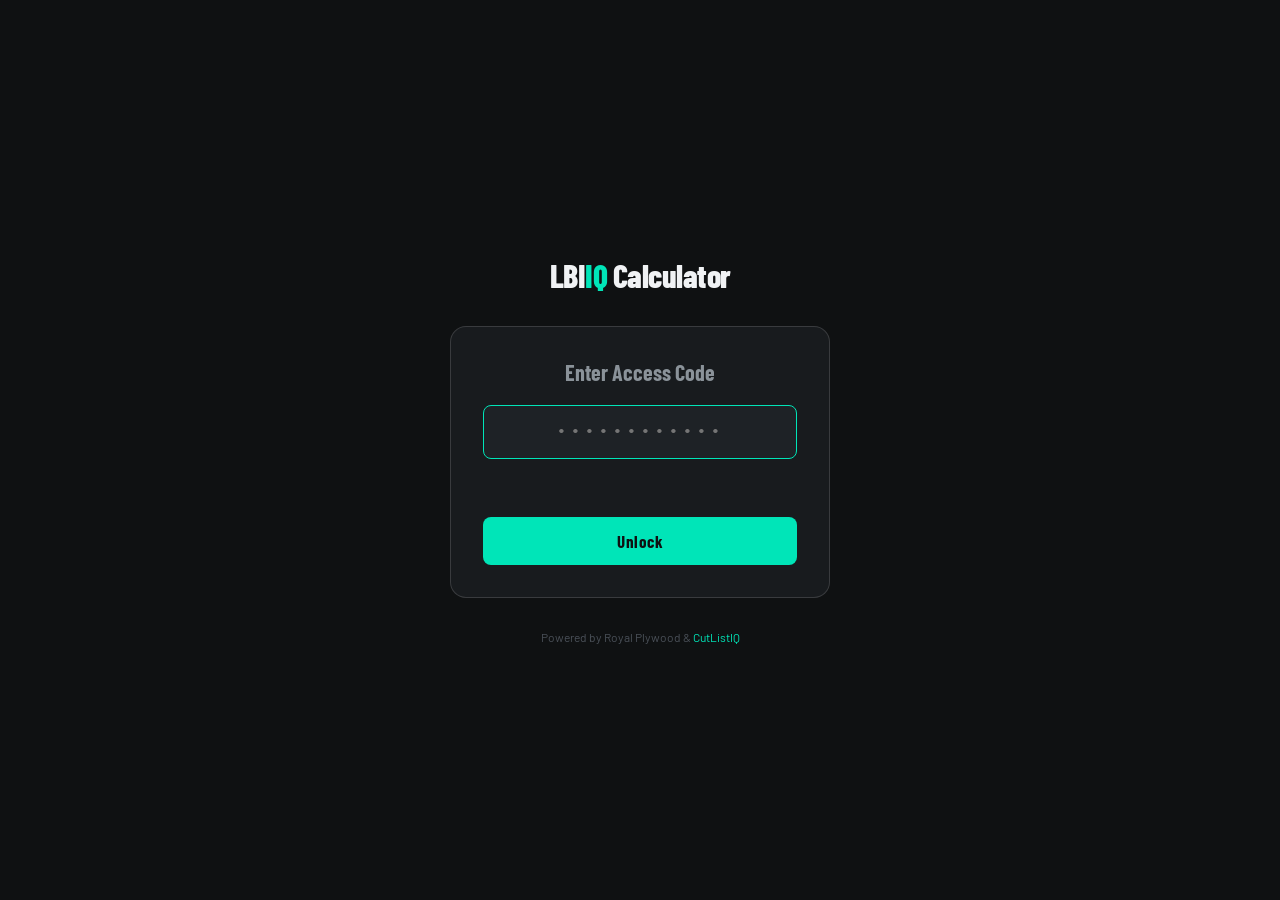
==== commit 0b965a73: "Rebuild LBI Panel Calculator with IQ brand and full pricing engine New single-file PWA (index.html +" ====
--- a/calculator/index.html
+++ b/calculator/index.html
@@ -3,1328 +3,561 @@
 <head>
 <meta charset="UTF-8">
 <meta name="viewport" content="width=device-width, initial-scale=1.0">
-<title>Panel Calculator</title>
-<!-- Fonts load as enhancement only — app works without them -->
+<title>LBI Panel Calculator</title>
 <link rel="preconnect" href="https://fonts.googleapis.com">
 <link rel="preconnect" href="https://fonts.gstatic.com" crossorigin>
-<link href="https://fonts.googleapis.com/css2?family=DM+Mono:wght@400;500&family=Fraunces:ital,opsz,wght@0,9..144,300;0,9..144,600;1,9..144,300&display=swap" rel="stylesheet" media="print" onload="this.media='all'">
-<link rel="manifest" href="/calculator/manifest.json">
-<link rel="apple-touch-icon" href="/icons/calculator-icon.png">
-<meta name="apple-mobile-web-app-capable" content="yes">
-<meta name="apple-mobile-web-app-status-bar-style" content="default">
-<meta name="apple-mobile-web-app-title" content="Calculator">
-<meta name="theme-color" content="#252015">
-<meta name="mobile-web-app-capable" content="yes">
+<link href="https://fonts.googleapis.com/css2?family=Barlow+Condensed:wght@400;600;700;800&family=Barlow:wght@400;500;600&family=DM+Mono:wght@400;500&display=swap" rel="stylesheet">
 <style>
-:root {
-  --bg:#f4efe6; --surf:#fdfaf5; --surf2:#ede7da;
-  --bdr:#ccc4b0; --bdr2:#a09080;
-  --ink:#252015; --mid:#6b5f4a; --dim:#a09080;
-  --red:#c94f2a; --red-bg:#f9ede8;
-  --grn:#2e6b50; --grn-bg:#e5f0ea;
-  --gld:#a07a10; --gld-bg:#f5f0d8;
-  --r:6px; --sh:0 2px 10px rgba(37,32,21,.09); --sh2:0 6px 28px rgba(37,32,21,.13);
+/* ─── IQ BRAND TOKENS ───────────────────────────────────────────── */
+:root{
+  --teal:#00e5b8; --teal-dim:rgba(0,229,184,.12); --teal-mid:rgba(0,229,184,.3);
+  --gold:#d4a800; --gold-dim:rgba(212,168,0,.12);
+  --red:#e84040;  --red-dim:rgba(232,64,64,.12);
+  --bg:#0f1112;   --surf:#181b1e;  --surf2:#1e2226;  --surf3:#252a2d;
+  --bdr:rgba(255,255,255,.07); --bdr2:rgba(255,255,255,.14);
+  --ink:#f0f2f4;  --mid:#8a9299;   --dim:#4a5058;
+  --r:8px; --r2:12px; --r3:16px;
+  --sh:0 4px 20px rgba(0,0,0,.4);
+  --font-head:'Barlow Condensed',sans-serif;
+  --font-body:'Barlow',sans-serif;
+  --font-mono:'DM Mono',monospace;
 }
 *{box-sizing:border-box;margin:0;padding:0}
-body{font-family:'DM Mono',ui-monospace,'Cascadia Code','Courier New',monospace;background:var(--bg);color:var(--ink);min-height:100vh}
-header{background:var(--ink);padding:15px 36px;display:flex;align-items:center;gap:14px;position:sticky;top:0;z-index:200;box-shadow:0 2px 20px rgba(0,0,0,.28)}
-.logo{font-family:'Fraunces',Georgia,'Times New Roman',serif;font-size:20px;font-weight:600;color:#f4efe6;letter-spacing:-.3px}
-.logo em{color:var(--red);font-style:normal}
-.sub{margin-left:auto;font-size:9px;letter-spacing:2px;text-transform:uppercase;color:var(--dim)}
-.tabs{background:var(--ink);display:flex;padding:0 36px;border-top:1px solid rgba(255,255,255,.07)}
-.tab{padding:9px 22px;font-family:'DM Mono',monospace;font-size:10px;letter-spacing:1.5px;text-transform:uppercase;border:none;background:transparent;color:#887a68;cursor:pointer;border-bottom:3px solid transparent;transition:.15s}
-.tab:hover{color:#d9cfc0}
-.tab.on{color:var(--red);border-bottom-color:var(--red)}
-.wrap{max-width:1420px;margin:0 auto;padding:28px 36px 70px}
-.pane{display:none}
-.pane.on{display:grid;grid-template-columns:1fr 348px;gap:26px;align-items:start}
-.pane-title{font-family:'Fraunces',Georgia,'Times New Roman',serif;font-size:25px;font-weight:300;letter-spacing:-.3px;margin-bottom:4px}
-.pane-sub{font-size:10px;color:var(--mid);letter-spacing:.4px;margin-bottom:22px}
-.panel-row{background:var(--surf);border:1px solid var(--bdr);border-radius:var(--r);padding:12px 13px;margin-bottom:8px;display:flex;gap:9px;align-items:flex-start;transition:.14s}
-.panel-row:hover{border-color:var(--bdr2);box-shadow:var(--sh)}
-.panel-row.off{opacity:.32;pointer-events:none}
-.rnum{font-size:9px;color:var(--dim);min-width:18px;padding-top:23px;text-align:center;font-weight:500;letter-spacing:.5px}
-.rfields{display:flex;flex-wrap:wrap;gap:7px;flex:1}
-.racts{display:flex;flex-direction:column;gap:5px;padding-top:18px}
-.f{display:flex;flex-direction:column;gap:3px}
-.f label{font-size:8px;letter-spacing:1.2px;text-transform:uppercase;color:var(--dim);font-weight:500;white-space:nowrap}
-.f input,.f select{font-family:'DM Mono',monospace;font-size:11.5px;padding:5px 8px;background:var(--bg);border:1px solid var(--bdr);border-radius:4px;color:var(--ink);outline:none;transition:.14s}
-.f input:focus,.f select:focus{border-color:var(--red);background:#fff;box-shadow:0 0 0 2px rgba(201,79,42,.1)}
-.f input{width:82px}.f select{width:155px;cursor:pointer}
-.f select.s{width:88px}.f select.m{width:124px}
-.f input.w60{width:64px}
-.rbtn{background:none;border:1px solid var(--bdr);border-radius:3px;padding:4px 7px;font-size:9px;font-family:'DM Mono',monospace;cursor:pointer;color:var(--mid);transition:.13s}
-.rbtn:hover{border-color:var(--bdr2);color:var(--ink)}
-.rbtn.tog.on{background:var(--ink);color:#f4efe6;border-color:var(--ink)}
-.rbtn.del:hover{border-color:var(--red);color:var(--red)}
-.add-btn{display:flex;align-items:center;gap:7px;width:100%;padding:9px 13px;background:var(--surf2);border:1.5px dashed var(--bdr2);border-radius:var(--r);font-family:'DM Mono',monospace;font-size:10px;color:var(--mid);cursor:pointer;transition:.14s;margin-top:4px;letter-spacing:.3px}
-.add-btn:hover{background:var(--surf);border-color:var(--red);color:var(--red)}
-.add-btn span{font-size:16px;line-height:1}
-.cbox{margin-top:20px;background:var(--gld-bg);border:1px solid #d8c880;border-radius:var(--r);padding:15px 17px}
-.cbox h3{font-size:8.5px;letter-spacing:1.8px;text-transform:uppercase;color:var(--gld);margin-bottom:12px;font-weight:500}
-.cbox .row{display:flex;gap:16px;flex-wrap:wrap}
-.calc-btn{display:block;width:100%;margin-top:20px;padding:14px;background:var(--red);color:#fff;border:none;border-radius:var(--r);font-family:'DM Mono',monospace;font-size:12px;letter-spacing:2px;text-transform:uppercase;cursor:pointer;transition:.15s;font-weight:500}
-.calc-btn:hover{background:#b0401a;transform:translateY(-1px);box-shadow:0 4px 14px rgba(201,79,42,.3)}
-.calc-btn:active{transform:translateY(0)}
-.rcard{background:var(--surf);border:1px solid var(--bdr);border-radius:var(--r);overflow:hidden;box-shadow:var(--sh2);position:sticky;top:82px}
-.rcard-head{background:var(--ink);color:#f4efe6;padding:13px 17px;font-size:9px;letter-spacing:2px;text-transform:uppercase;display:flex;justify-content:space-between;align-items:center}
-.rcard-body{padding:17px}
-.chip{display:inline-block;padding:2px 6px;border-radius:3px;font-size:8px;letter-spacing:.8px;text-transform:uppercase;font-weight:500}
-.chip.v{background:var(--red-bg);color:var(--red)}
-.chip.l{background:var(--grn-bg);color:var(--grn)}
-.rrow{display:flex;justify-content:space-between;align-items:center;padding:7px 0;border-bottom:1px solid var(--surf2);font-size:11px}
-.rrow:last-child{border-bottom:none}
-.rl{color:var(--mid)}.rv{font-weight:500}
-.rv.money::before{content:'$';font-size:9px;color:var(--dim);margin-right:1px}
-.rtotal{margin-top:13px;padding:12px 14px;background:var(--ink);border-radius:5px;display:flex;justify-content:space-between;align-items:baseline}
-.rtotal .tl{font-size:8.5px;letter-spacing:2px;text-transform:uppercase;color:rgba(244,239,230,.5)}
-.rtotal .tv{font-family:'Fraunces',Georgia,'Times New Roman',serif;font-size:26px;color:#f4efe6;font-weight:300;letter-spacing:-.5px}
-.rtotal .tv::before{content:'$';font-size:13px;opacity:.5;margin-right:2px}
-.sqftcost{text-align:center;margin-top:8px;font-size:10.5px;color:var(--dim)}
-.sqftcost strong{color:var(--mid)}
-.bk-btn{display:block;width:100%;margin-top:13px;padding:6px;background:transparent;border:1px solid var(--bdr);border-radius:4px;font-family:'DM Mono',monospace;font-size:9px;letter-spacing:1px;cursor:pointer;color:var(--mid);text-transform:uppercase;transition:.13s}
-.bk-btn:hover{border-color:var(--bdr2);color:var(--ink)}
-.bk-body{display:none;margin-top:10px}
-.bk-body.on{display:block}
-.bk-zone{margin-bottom:11px;padding-bottom:9px;border-bottom:1px dashed var(--bdr)}
-.bk-zone:last-child{border-bottom:none;margin-bottom:0;padding-bottom:0}
-.bk-lbl{font-size:8.5px;letter-spacing:1.1px;text-transform:uppercase;color:var(--mid);margin-bottom:4px}
-.bk-row{display:flex;justify-content:space-between;padding:3px 0;font-size:10px;border-bottom:1px dotted var(--bdr)}
-.bk-row:last-child{border-bottom:none}
-.bk-row .k{color:var(--dim)}.bk-row .v{color:var(--ink)}
-.empty{padding:26px 16px;text-align:center;color:var(--dim);font-size:10.5px;line-height:2}
-.eico{font-size:24px;opacity:.3;margin-bottom:8px}
-@media(max-width:980px){.pane.on{grid-template-columns:1fr}.wrap{padding:18px 18px 50px}.rcard{position:static}}
-
-/* ── PRINT / PDF BUTTONS ── */
-.rcard-actions{display:flex;gap:6px;margin-top:14px}
-.act-btn{flex:1;display:flex;align-items:center;justify-content:center;gap:5px;padding:7px 10px;border-radius:4px;font-family:'DM Mono',monospace;font-size:9px;letter-spacing:1px;text-transform:uppercase;cursor:pointer;border:1px solid var(--bdr);background:var(--surf2);color:var(--mid);transition:.13s}
-.act-btn:hover{border-color:var(--bdr2);color:var(--ink);background:var(--surf)}
-.act-btn svg{flex-shrink:0}
-
-/* ── PRINT STYLES ── */
-@media print {
-  body * { visibility: hidden; }
-  #print-area, #print-area * { visibility: visible; }
-  #print-area {
-    position: fixed; inset: 0;
-    padding: 24px 28px;
-    font-family: 'DM Mono', monospace;
-    background: #fff;
-    color: #000;
-  }
-  .print-header { margin-bottom: 18px; border-bottom: 2px solid #252015; padding-bottom: 10px; }
-  .print-header h1 { font-size: 18px; font-weight: 600; letter-spacing: -.3px; }
-  .print-header p { font-size: 10px; color: #666; margin-top: 3px; }
-  .print-rrow { display: flex; justify-content: space-between; padding: 5px 0; border-bottom: 1px solid #e8e0d0; font-size: 11px; }
-  .print-total { display: flex; justify-content: space-between; padding: 10px 12px; background: #252015; color: #fff; border-radius: 4px; margin: 10px 0; font-size: 14px; font-weight: 600; }
-  .print-sqft { text-align: center; font-size: 10px; color: #666; margin-bottom: 14px; }
-  .print-zone-head { font-size: 9px; letter-spacing: 1px; text-transform: uppercase; color: #6b5f4a; margin: 14px 0 5px; border-top: 1px dashed #ccc; padding-top: 10px; }
-  .print-bk-row { display: flex; justify-content: space-between; padding: 3px 0; font-size: 10px; border-bottom: 1px dotted #ddd; }
-  .print-bk-row .k { color: #888; } .print-bk-row .v { color: #000; }
-  .print-section-title { font-size: 12px; font-weight: 600; margin: 16px 0 6px; border-bottom: 1px solid #ccc; padding-bottom: 4px; }
-}
-
-/* ── ADMIN ── */
-.admin-lock{background:none;border:none;cursor:pointer;color:rgba(244,239,230,.35);font-size:15px;padding:4px 6px;border-radius:4px;transition:.15s;margin-left:6px}
-.admin-lock:hover{color:rgba(244,239,230,.8);background:rgba(255,255,255,.07)}
-.admin-lock.unlocked{color:#f0c060}
-
-/* Modal backdrop */
-.modal-bg{display:none;position:fixed;inset:0;background:rgba(0,0,0,.55);z-index:1000;align-items:center;justify-content:center}
-.modal-bg.on{display:flex}
-.modal{background:var(--surf);border-radius:10px;padding:28px 30px;width:340px;box-shadow:0 20px 60px rgba(0,0,0,.35)}
-.modal h2{font-family:'Fraunces',serif;font-size:20px;font-weight:300;margin-bottom:6px}
-.modal p{font-size:10.5px;color:var(--mid);margin-bottom:18px;line-height:1.7}
-.modal input[type=password]{width:100%;font-family:'DM Mono',monospace;font-size:13px;padding:9px 11px;border:1.5px solid var(--bdr);border-radius:5px;background:var(--bg);outline:none;margin-bottom:10px}
-.modal input[type=password]:focus{border-color:var(--red);box-shadow:0 0 0 3px rgba(201,79,42,.12)}
-.modal-err{font-size:10px;color:var(--red);min-height:14px;margin-bottom:10px}
-.modal-btns{display:flex;gap:8px}
-.modal-btns button{flex:1;padding:9px;border-radius:5px;font-family:'DM Mono',monospace;font-size:11px;cursor:pointer;border:none;transition:.13s}
-.mbtn-ok{background:var(--red);color:#fff;font-weight:500}
-.mbtn-ok:hover{background:#b0401a}
-.mbtn-cancel{background:var(--surf2);color:var(--mid)}
-.mbtn-cancel:hover{background:var(--bdr)}
-
-/* Admin drawer */
-.admin-drawer{display:none;position:fixed;inset:0;z-index:900;overflow-y:auto;background:var(--bg);padding:0 0 60px}
-.admin-drawer.on{display:block}
-.adm-head{background:var(--ink);color:#f4efe6;padding:15px 36px;display:flex;align-items:center;gap:14px;position:sticky;top:0;z-index:10;box-shadow:0 2px 20px rgba(0,0,0,.28)}
-.adm-head h1{font-family:'Fraunces',serif;font-size:18px;font-weight:300;flex:1}
-.adm-close{background:rgba(255,255,255,.1);border:none;color:#f4efe6;border-radius:5px;padding:7px 14px;font-family:'DM Mono',monospace;font-size:10px;letter-spacing:1px;cursor:pointer;transition:.13s}
-.adm-close:hover{background:rgba(255,255,255,.2)}
-.adm-save{background:var(--red);border:none;color:#fff;border-radius:5px;padding:7px 18px;font-family:'DM Mono',monospace;font-size:10px;letter-spacing:1px;cursor:pointer;transition:.13s;font-weight:500}
-.adm-save:hover{background:#b0401a}
-.adm-body{max-width:1100px;margin:0 auto;padding:30px 36px}
-.adm-section{margin-bottom:36px}
-.adm-section h2{font-family:'Fraunces',serif;font-size:16px;font-weight:300;border-bottom:1px solid var(--bdr);padding-bottom:8px;margin-bottom:16px}
-.adm-section h3{font-size:9px;letter-spacing:1.5px;text-transform:uppercase;color:var(--mid);margin:16px 0 8px}
-.adm-grid{display:flex;flex-wrap:wrap;gap:10px}
-.adm-field{display:flex;flex-direction:column;gap:3px}
-.adm-field label{font-size:8.5px;letter-spacing:.8px;color:var(--dim);text-transform:uppercase;white-space:nowrap}
-.adm-field input{font-family:'DM Mono',monospace;font-size:12px;padding:5px 8px;width:90px;background:#fff;border:1.5px solid var(--bdr);border-radius:4px;outline:none;transition:.13s}
-.adm-field input:focus{border-color:var(--red);box-shadow:0 0 0 2px rgba(201,79,42,.1)}
-.adm-field input.wide{width:120px}
-.adm-saved{font-size:10px;color:var(--grn);opacity:0;transition:opacity .4s}
-.adm-saved.show{opacity:1}
+body{font-family:var(--font-body);background:var(--bg);color:var(--ink);min-height:100vh;font-size:15px}
+
+/* ─── LOCK SCREEN ───────────────────────────────────────────────── */
+#lockScreen{
+  position:fixed;inset:0;background:var(--bg);
+  display:flex;flex-direction:column;align-items:center;justify-content:center;
+  z-index:1000;gap:32px;padding:24px;
+}
+#lockScreen .lock-logo{
+  font-family:var(--font-head);font-size:32px;font-weight:800;
+  color:var(--ink);letter-spacing:-0.5px;
+}
+#lockScreen .lock-logo span{color:var(--teal)}
+#lockScreen .lock-card{
+  background:var(--surf);border:1px solid var(--bdr2);border-radius:var(--r3);
+  padding:32px;width:100%;max-width:380px;display:flex;flex-direction:column;gap:20px;
+}
+#lockScreen h2{font-family:var(--font-head);font-size:22px;font-weight:700;text-align:center;color:var(--mid)}
+#lockPw{
+  background:var(--surf2);border:1px solid var(--bdr2);border-radius:var(--r);
+  color:var(--ink);font-size:18px;padding:14px 16px;width:100%;
+  font-family:var(--font-mono);letter-spacing:3px;outline:none;
+  transition:border-color .2s;text-align:center;
+}
+#lockPw:focus{border-color:var(--teal)}
+#lockErr{color:var(--red);font-size:13px;text-align:center;min-height:18px}
+.btn-primary{
+  background:var(--teal);color:#0f1112;border:none;border-radius:var(--r);
+  font-family:var(--font-head);font-size:17px;font-weight:700;letter-spacing:.5px;
+  padding:14px 24px;cursor:pointer;width:100%;transition:opacity .15s;
+}
+.btn-primary:hover{opacity:.88}
+.btn-secondary{
+  background:var(--surf3);color:var(--ink);border:1px solid var(--bdr2);border-radius:var(--r);
+  font-family:var(--font-head);font-size:15px;font-weight:600;letter-spacing:.3px;
+  padding:10px 18px;cursor:pointer;transition:border-color .15s,background .15s;
+}
+.btn-secondary:hover{border-color:var(--teal);background:var(--teal-dim)}
+.btn-danger{
+  background:var(--red-dim);color:var(--red);border:1px solid var(--red);
+  border-radius:var(--r);font-family:var(--font-head);font-size:14px;font-weight:600;
+  padding:8px 14px;cursor:pointer;
+}
+.btn-ghost{
+  background:none;border:1px solid var(--bdr2);color:var(--mid);border-radius:var(--r);
+  font-family:var(--font-head);font-size:14px;font-weight:600;padding:7px 12px;
+  cursor:pointer;transition:border-color .15s,color .15s;
+}
+.btn-ghost:hover{border-color:var(--teal);color:var(--teal)}
+
+/* ─── APP SHELL ─────────────────────────────────────────────────── */
+#app{display:none;flex-direction:column;min-height:100vh}
+#app.visible{display:flex}
+
+header{
+  background:var(--surf);border-bottom:1px solid var(--bdr);
+  padding:0 24px;height:56px;display:flex;align-items:center;gap:16px;
+  position:sticky;top:0;z-index:200;
+}
+.header-logo{font-family:var(--font-head);font-size:22px;font-weight:800;color:var(--ink);letter-spacing:-.3px}
+.header-logo span{color:var(--teal)}
+.header-actions{margin-left:auto;display:flex;align-items:center;gap:10px}
+.icon-btn{
+  background:none;border:none;color:var(--mid);cursor:pointer;
+  width:36px;height:36px;display:flex;align-items:center;justify-content:center;
+  border-radius:var(--r);transition:color .15s,background .15s;font-size:18px;
+}
+.icon-btn:hover{color:var(--teal);background:var(--teal-dim)}
+.header-badge{
+  background:var(--teal-dim);color:var(--teal);border:1px solid var(--teal-mid);
+  border-radius:20px;font-family:var(--font-head);font-size:12px;font-weight:700;
+  padding:3px 10px;letter-spacing:.5px;text-transform:uppercase;
+}
+
+main{flex:1;padding:24px;max-width:1200px;margin:0 auto;width:100%}
+
+/* ─── JOB HEADER ────────────────────────────────────────────────── */
+.job-header-card{
+  background:var(--surf);border:1px solid var(--bdr);border-radius:var(--r3);
+  padding:20px 24px;margin-bottom:20px;
+}
+.job-header-card h2{
+  font-family:var(--font-head);font-size:13px;font-weight:700;letter-spacing:2px;
+  text-transform:uppercase;color:var(--teal);margin-bottom:16px;
+}
+.job-grid{display:grid;grid-template-columns:repeat(auto-fit,minmax(180px,1fr));gap:12px}
+.job-grid .span2{grid-column:span 2}
+.field-label{
+  font-family:var(--font-head);font-size:11px;font-weight:700;letter-spacing:1.5px;
+  text-transform:uppercase;color:var(--mid);display:block;margin-bottom:5px;
+}
+input[type=text],input[type=number],input[type=date],select,textarea{
+  background:var(--surf2);border:1px solid var(--bdr2);border-radius:var(--r);
+  color:var(--ink);font-size:14px;padding:9px 12px;width:100%;
+  font-family:var(--font-body);outline:none;transition:border-color .2s;
+}
+input:focus,select:focus,textarea:focus{border-color:var(--teal)}
+select{cursor:pointer;appearance:none;
+  background-image:url("data:image/svg+xml,%3Csvg xmlns='http://www.w3.org/2000/svg' width='10' height='6' viewBox='0 0 10 6'%3E%3Cpath d='M1 1l4 4 4-4' stroke='%238a9299' stroke-width='1.5' fill='none' stroke-linecap='round'/%3E%3C/svg%3E");
+  background-repeat:no-repeat;background-position:right 12px center;padding-right:32px;
+}
+select option{background:#1e2226}
+
+/* ─── TABS ──────────────────────────────────────────────────────── */
+.tab-bar{display:flex;gap:4px;margin-bottom:20px;border-bottom:1px solid var(--bdr);padding-bottom:0}
+.tab-btn{
+  font-family:var(--font-head);font-size:15px;font-weight:700;letter-spacing:.3px;
+  color:var(--mid);background:none;border:none;cursor:pointer;
+  padding:10px 18px;border-bottom:2px solid transparent;margin-bottom:-1px;
+  transition:color .15s,border-color .15s;
+}
+.tab-btn.active{color:var(--teal);border-bottom-color:var(--teal)}
+.tab-btn:hover:not(.active){color:var(--ink)}
+.tab-pane{display:none}
+.tab-pane.active{display:block}
+
+/* ─── CONFIG ROWS ───────────────────────────────────────────────── */
+.configs-container{display:flex;flex-direction:column;gap:16px}
+.config-card{
+  background:var(--surf);border:1px solid var(--bdr);border-radius:var(--r3);
+  overflow:hidden;
+}
+.config-header{
+  background:var(--surf2);padding:14px 20px;
+  display:flex;align-items:center;gap:12px;cursor:pointer;
+  border-bottom:1px solid var(--bdr);
+}
+.config-num{
+  background:var(--teal-dim);color:var(--teal);border:1px solid var(--teal-mid);
+  border-radius:20px;font-family:var(--font-head);font-size:12px;font-weight:800;
+  padding:2px 10px;letter-spacing:.5px;flex-shrink:0;
+}
+.config-title{font-family:var(--font-head);font-size:16px;font-weight:700;flex:1}
+.config-chevron{color:var(--mid);font-size:12px;transition:transform .2s;margin-left:auto}
+.config-card.collapsed .config-chevron{transform:rotate(-90deg)}
+.config-card.collapsed .config-body{display:none}
+
+.config-body{padding:20px}
+.config-grid{display:grid;grid-template-columns:repeat(auto-fill,minmax(160px,1fr));gap:12px;margin-bottom:16px}
+.config-grid .span2{grid-column:span 2}
+.config-grid .span3{grid-column:span 3}
+.config-divider{
+  border:none;border-top:1px solid var(--bdr);margin:16px 0;
+}
+.section-label{
+  font-family:var(--font-head);font-size:11px;font-weight:700;letter-spacing:2px;
+  text-transform:uppercase;color:var(--teal);margin-bottom:12px;display:block;
+}
+
+/* toggle switches */
+.toggle-row{display:flex;align-items:center;gap:10px}
+.toggle-label{font-size:14px;color:var(--mid)}
+.toggle{
+  position:relative;display:inline-block;width:42px;height:24px;flex-shrink:0;
+}
+.toggle input{opacity:0;width:0;height:0}
+.toggle-slider{
+  position:absolute;inset:0;background:var(--surf3);border-radius:24px;
+  cursor:pointer;transition:background .2s;border:1px solid var(--bdr2);
+}
+.toggle-slider:before{
+  content:'';position:absolute;width:18px;height:18px;left:2px;bottom:2px;
+  background:var(--mid);border-radius:50%;transition:transform .2s,background .2s;
+}
+.toggle input:checked+.toggle-slider{background:var(--teal-dim);border-color:var(--teal)}
+.toggle input:checked+.toggle-slider:before{transform:translateX(18px);background:var(--teal)}
+
+/* note banners */
+.note-banner{
+  background:var(--gold-dim);border:1px solid var(--gold);border-radius:var(--r);
+  padding:10px 14px;font-size:13px;color:var(--gold);margin-top:8px;
+  display:flex;align-items:flex-start;gap:8px;
+}
+.note-banner.info{background:var(--teal-dim);border-color:var(--teal-mid);color:var(--teal)}
+
+/* ─── RESULTS PANEL ─────────────────────────────────────────────── */
+#resultsPanel{
+  background:var(--surf);border:1px solid var(--bdr);border-radius:var(--r3);
+  padding:24px;margin-top:20px;
+}
+#resultsPanel h2{
+  font-family:var(--font-head);font-size:22px;font-weight:800;
+  color:var(--ink);margin-bottom:20px;letter-spacing:-.3px;
+}
+.results-empty{color:var(--mid);font-size:14px;text-align:center;padding:24px 0}
+
+.result-config{margin-bottom:20px}
+.result-config-title{
+  font-family:var(--font-head);font-size:13px;font-weight:700;letter-spacing:1.5px;
+  text-transform:uppercase;color:var(--teal);margin-bottom:10px;
+  padding-bottom:8px;border-bottom:1px solid var(--bdr);
+}
+.result-row{
+  display:flex;justify-content:space-between;align-items:baseline;
+  padding:6px 0;border-bottom:1px solid var(--bdr);font-size:14px;
+}
+.result-row:last-child{border-bottom:none}
+.result-label{color:var(--mid)}
+.result-value{font-family:var(--font-mono);color:var(--ink);font-size:13px}
+.result-value.sub{color:var(--mid);font-size:12px}
+
+.result-total-card{
+  background:var(--surf2);border:1px solid var(--bdr2);border-radius:var(--r2);
+  padding:16px 20px;margin-top:16px;
+}
+.result-total-row{
+  display:flex;justify-content:space-between;align-items:baseline;
+  padding:5px 0;font-size:14px;
+}
+.result-total-row.grand{
+  font-family:var(--font-head);font-size:24px;font-weight:800;
+  color:var(--teal);padding-top:12px;margin-top:8px;
+  border-top:1px solid var(--bdr2);
+}
+.result-total-row.grand .result-label{color:var(--teal)}
+
+/* ─── ADD CONFIG BTN ────────────────────────────────────────────── */
+.add-config-btn{
+  background:var(--surf);border:2px dashed var(--bdr2);border-radius:var(--r3);
+  color:var(--mid);font-family:var(--font-head);font-size:16px;font-weight:700;
+  padding:16px;width:100%;cursor:pointer;transition:border-color .2s,color .2s;
+  display:flex;align-items:center;justify-content:center;gap:8px;
+}
+.add-config-btn:hover{border-color:var(--teal);color:var(--teal)}
+
+/* ─── SAVED JOBS ────────────────────────────────────────────────── */
+.saved-job-card{
+  background:var(--surf);border:1px solid var(--bdr);border-radius:var(--r2);
+  padding:16px 20px;display:flex;align-items:center;gap:16px;
+}
+.saved-job-info{flex:1}
+.saved-job-name{font-family:var(--font-head);font-size:18px;font-weight:700}
+.saved-job-meta{font-size:12px;color:var(--mid);margin-top:3px}
+.saved-jobs-list{display:flex;flex-direction:column;gap:10px}
+
+/* ─── MODAL ─────────────────────────────────────────────────────── */
+.modal-overlay{
+  position:fixed;inset:0;background:rgba(0,0,0,.7);z-index:500;
+  display:flex;align-items:center;justify-content:center;padding:20px;
+}
+.modal-overlay.hidden{display:none}
+.modal-box{
+  background:var(--surf);border:1px solid var(--bdr2);border-radius:var(--r3);
+  padding:28px;width:100%;max-width:680px;max-height:90vh;overflow-y:auto;
+  box-shadow:var(--sh);
+}
+.modal-box h2{
+  font-family:var(--font-head);font-size:22px;font-weight:800;
+  margin-bottom:20px;letter-spacing:-.3px;
+}
+.modal-section{margin-bottom:28px}
+.modal-section h3{
+  font-family:var(--font-head);font-size:13px;font-weight:700;letter-spacing:2px;
+  text-transform:uppercase;color:var(--teal);margin-bottom:14px;
+  padding-bottom:8px;border-bottom:1px solid var(--bdr);
+}
+
+/* admin pricing table */
+.pricing-table{width:100%;border-collapse:collapse;font-size:13px}
+.pricing-table th{
+  font-family:var(--font-head);font-size:11px;font-weight:700;letter-spacing:1.5px;
+  text-transform:uppercase;color:var(--mid);padding:6px 8px;
+  border-bottom:1px solid var(--bdr);text-align:left;
+}
+.pricing-table td{padding:6px 8px;border-bottom:1px solid var(--bdr)}
+.pricing-table input[type=number]{
+  padding:5px 8px;font-size:13px;background:var(--surf3);
+  border:1px solid var(--bdr2);border-radius:6px;color:var(--ink);width:90px;
+}
+.pricing-table input[type=number].zero{color:var(--dim)}
+.pricing-table tr.disabled-row{opacity:.5}
+
+/* ─── PRINT ─────────────────────────────────────────────────────── */
+@media print{
+  #lockScreen,header,.tab-bar,.add-config-btn,.config-header .btn-danger,
+  .header-actions,.print-hide{display:none!important}
+  body{background:#fff;color:#000}
+  :root{--ink:#000;--mid:#555;--surf:#fff;--surf2:#f5f5f5;--bdr:#ddd;--bdr2:#ccc}
+  #resultsPanel{border:1px solid #ddd}
+  .config-card.collapsed .config-body{display:block!important}
+}
+
+/* ─── WASTE BADGE ───────────────────────────────────────────────── */
+.waste-badge{
+  display:inline-flex;align-items:center;gap:6px;
+  background:var(--teal-dim);color:var(--teal);border:1px solid var(--teal-mid);
+  border-radius:20px;font-family:var(--font-mono);font-size:11px;font-weight:500;
+  padding:3px 10px;margin-top:6px;
+}
+.unit{font-size:11px;color:var(--mid);margin-left:2px}
+
+/* ─── LUMBER STOCK TAG ──────────────────────────────────────────── */
+.stock-tag{
+  background:var(--gold-dim);color:var(--gold);border:1px solid var(--gold);
+  border-radius:6px;font-family:var(--font-mono);font-size:12px;
+  padding:3px 10px;display:inline-block;margin-top:4px;
+}
+
+/* ─── INLINE CALC PREVIEW ───────────────────────────────────────── */
+.calc-preview{
+  background:var(--surf3);border-radius:var(--r);padding:14px 16px;
+  margin-top:16px;display:grid;grid-template-columns:repeat(auto-fill,minmax(130px,1fr));gap:8px;
+}
+.calc-preview-item{}
+.calc-preview-label{font-size:11px;color:var(--mid);font-family:var(--font-head);
+  font-weight:700;letter-spacing:1px;text-transform:uppercase;}
+.calc-preview-val{font-family:var(--font-mono);font-size:14px;color:var(--ink);margin-top:2px}
+
+/* ─── SCROLLBAR ─────────────────────────────────────────────────── */
+::-webkit-scrollbar{width:6px;height:6px}
+::-webkit-scrollbar-track{background:transparent}
+::-webkit-scrollbar-thumb{background:var(--surf3);border-radius:3px}
+
+/* ─── CUTLISTIQ LINK ─────────────────────────────────────────────── */
+.cutlistiq-link{
+  display:inline-flex;align-items:center;gap:8px;
+  background:var(--teal-dim);color:var(--teal);border:1px solid var(--teal-mid);
+  border-radius:var(--r);padding:8px 14px;font-family:var(--font-head);
+  font-size:14px;font-weight:700;text-decoration:none;letter-spacing:.3px;
+  transition:background .15s;
+}
+.cutlistiq-link:hover{background:rgba(0,229,184,.2)}
+
+/* ─── RESPONSIVE ─────────────────────────────────────────────────── */
+@media(max-width:640px){
+  main{padding:16px}
+  .config-grid{grid-template-columns:1fr 1fr}
+  .config-grid .span3{grid-column:span 2}
+  header{padding:0 16px}
+}
 </style>
 </head>
 <body>
 
-<header>
-  <div class="logo">Panel<em>Calc</em></div>
-  <div class="sub">Millwork Estimating Tool</div>
-  <button class="admin-lock" id="lockBtn" onclick="adminClick()" title="Admin pricing">🔒</button>
-</header>
-<div class="tabs">
-  <button class="tab on" onclick="switchTab('veneer',this)">Veneer Slats</button>
-  <button class="tab" onclick="switchTab('lumber',this)">Lumber Slats</button>
+<!-- ═══════════════════════════════════════════════════
+     LOCK SCREEN
+═══════════════════════════════════════════════════ -->
+<div id="lockScreen">
+  <div class="lock-logo">LBI<span>IQ</span> Calculator</div>
+  <div class="lock-card">
+    <h2>Enter Access Code</h2>
+    <input type="password" id="lockPw" placeholder="••••••••••••" autocomplete="off" autofocus>
+    <div id="lockErr"></div>
+    <button class="btn-primary" onclick="unlock()">Unlock</button>
+  </div>
+  <div style="font-size:12px;color:var(--dim)">Powered by Royal Plywood &amp; <a href="https://cutlistiq.pro" target="_blank" style="color:var(--teal);text-decoration:none">CutListIQ</a></div>
 </div>
 
-<div class="wrap">
-
-  <!-- ══ VENEER PANE ══ -->
-  <div id="pane-veneer" class="pane on">
-    <div class="form-col">
-      <div class="pane-title">Veneer Slat Calculator</div>
-      <div class="pane-sub">Up to 10 zones. Assembly rate uses zone 1 slat count.</div>
-      <div id="v-rows"></div>
-      <button class="add-btn" onclick="addVRow()"><span>+</span> Add Panel Zone</button>
-      <div class="cbox">
-        <h3>Custom Pricing Override</h3>
-        <div class="row">
-          <div class="f"><label>Custom Panel Price / ea ($)</label><input type="number" id="v-cpanel" placeholder="leave blank for preset" min="0" step="0.01" style="width:190px"></div>
-          <div class="f"><label>Custom Edge Band / roll ($)</label><input type="number" id="v-ceb" placeholder="leave blank for preset" min="0" step="0.01" style="width:190px"></div>
+<!-- ═══════════════════════════════════════════════════
+     MAIN APP
+═══════════════════════════════════════════════════ -->
+<div id="app">
+  <header>
+    <div class="header-logo">LBI<span>IQ</span></div>
+    <div class="header-badge">Panel Calculator</div>
+    <div class="header-actions">
+      <a href="https://cutlistiq.pro" target="_blank" class="cutlistiq-link print-hide">
+        <svg width="14" height="14" viewBox="0 0 24 24" fill="none" stroke="currentColor" stroke-width="2.5" stroke-linecap="round" stroke-linejoin="round"><path d="M18 13v6a2 2 0 01-2 2H5a2 2 0 01-2-2V8a2 2 0 012-2h6"/><polyline points="15 3 21 3 21 9"/><line x1="10" y1="14" x2="21" y2="3"/></svg>
+        CutListIQ
+      </a>
+      <button class="icon-btn print-hide" onclick="openSavedJobs()" title="Saved Jobs">
+        <svg width="18" height="18" viewBox="0 0 24 24" fill="none" stroke="currentColor" stroke-width="2" stroke-linecap="round" stroke-linejoin="round"><path d="M22 19a2 2 0 01-2 2H4a2 2 0 01-2-2V5a2 2 0 012-2h5l2 3h9a2 2 0 012 2z"/></svg>
+      </button>
+      <button class="icon-btn print-hide" onclick="window.print()" title="Print">
+        <svg width="18" height="18" viewBox="0 0 24 24" fill="none" stroke="currentColor" stroke-width="2" stroke-linecap="round" stroke-linejoin="round"><polyline points="6 9 6 2 18 2 18 9"/><path d="M6 18H4a2 2 0 01-2-2v-5a2 2 0 012-2h16a2 2 0 012 2v5a2 2 0 01-2 2h-2"/><rect x="6" y="14" width="12" height="8"/></svg>
+      </button>
+      <button class="icon-btn print-hide" id="adminBtn" onclick="openAdmin()" title="Admin Settings">
+        <svg width="18" height="18" viewBox="0 0 24 24" fill="none" stroke="currentColor" stroke-width="2" stroke-linecap="round" stroke-linejoin="round"><circle cx="12" cy="12" r="3"/><path d="M19.07 4.93l-1.41 1.41M4.93 4.93l1.41 1.41M12 2v2M12 20v2M20 12h2M2 12h2M19.07 19.07l-1.41-1.41M4.93 19.07l1.41-1.41"/></svg>
+      </button>
+    </div>
+  </header>
+
+  <main>
+    <!-- Job Header -->
+    <div class="job-header-card">
+      <h2>Job Information</h2>
+      <div class="job-grid">
+        <div class="span2">
+          <label class="field-label">Job Name / Project</label>
+          <input type="text" id="jobName" placeholder="e.g. Conference Room — 4th Floor" oninput="markDirty()">
+        </div>
+        <div>
+          <label class="field-label">Customer</label>
+          <input type="text" id="jobCustomer" placeholder="LBI" oninput="markDirty()">
+        </div>
+        <div>
+          <label class="field-label">PO / Quote #</label>
+          <input type="text" id="jobPO" placeholder="e.g. PO-2026-001" oninput="markDirty()">
+        </div>
+        <div>
+          <label class="field-label">Date</label>
+          <input type="date" id="jobDate" oninput="markDirty()">
+        </div>
+        <div>
+          <label class="field-label">Total Ceiling Sq Ft</label>
+          <input type="number" id="totalSqft" value="500" min="0" step="1" oninput="recalcAll()">
+        </div>
+        <div style="grid-column:1/-1">
+          <label class="field-label">Notes</label>
+          <input type="text" id="jobNotes" placeholder="Optional notes for this quote" oninput="markDirty()">
         </div>
       </div>
-      <button class="calc-btn" onclick="calcVeneer()">Calculate Estimate</button>
-    </div>
-    <div class="results-col">
-      <div class="rcard">
-        <div class="rcard-head">Veneer Estimate <span class="chip v">Veneer</span></div>
-        <div class="rcard-body" id="v-results">
-          <div class="empty"><div class="eico">📐</div>Fill in panel zones<br>and click Calculate.</div>
-        </div>
-        <div class="rcard-actions" style="padding:0 17px 17px">
-          <button class="act-btn" onclick="exportPDF('veneer')">
-            <svg width="12" height="12" viewBox="0 0 24 24" fill="none" stroke="currentColor" stroke-width="2"><path d="M14 2H6a2 2 0 0 0-2 2v16a2 2 0 0 0 2 2h12a2 2 0 0 0 2-2V8z"/><polyline points="14 2 14 8 20 8"/><line x1="12" y1="18" x2="12" y2="12"/><line x1="9" y1="15" x2="15" y2="15"/></svg>
-            Save as PDF
-          </button>
-          <button class="act-btn" onclick="printEstimate('veneer')">
-            <svg width="12" height="12" viewBox="0 0 24 24" fill="none" stroke="currentColor" stroke-width="2"><polyline points="6 9 6 2 18 2 18 9"/><path d="M6 18H4a2 2 0 0 1-2-2v-5a2 2 0 0 1 2-2h16a2 2 0 0 1 2 2v5a2 2 0 0 1-2 2h-2"/><rect x="6" y="14" width="12" height="8"/></svg>
-            Print
-          </button>
-        </div>
+      <div style="margin-top:14px;display:flex;gap:10px;flex-wrap:wrap" class="print-hide">
+        <button class="btn-secondary" onclick="saveJob()">💾 Save Job</button>
+        <button class="btn-secondary" onclick="newJob()">＋ New Job</button>
       </div>
     </div>
-  </div>
-
-  <!-- ══ LUMBER PANE ══ -->
-  <div id="pane-lumber" class="pane">
-    <div class="form-col">
-      <div class="pane-title">Lumber Slat Calculator</div>
-      <div class="pane-sub">Up to 10 zones. Milling uses total linear footage. Assembly rate uses zone 1 slat count.</div>
-      <div id="l-rows"></div>
-      <button class="add-btn" onclick="addLRow()"><span>+</span> Add Lumber Zone</button>
-      <div class="cbox">
-        <h3>Custom Pricing Override</h3>
-        <div class="row">
-          <div class="f"><label>Custom Price / BF ($)</label><input type="number" id="l-cprice" placeholder="leave blank for preset" min="0" step="0.01" style="width:190px"></div>
-        </div>
+
+    <!-- Tabs -->
+    <div class="tab-bar print-hide">
+      <button class="tab-btn active" onclick="switchTab('veneer',this)">Veneer Panels</button>
+      <button class="tab-btn" onclick="switchTab('lumber',this)">Solid Lumber</button>
+    </div>
+
+    <!-- Veneer Tab -->
+    <div id="tab-veneer" class="tab-pane active">
+      <div class="configs-container" id="veneerConfigs"></div>
+      <button class="add-config-btn print-hide" onclick="addVeneerConfig()">
+        <svg width="16" height="16" viewBox="0 0 24 24" fill="none" stroke="currentColor" stroke-width="2.5" stroke-linecap="round"><line x1="12" y1="5" x2="12" y2="19"/><line x1="5" y1="12" x2="19" y2="12"/></svg>
+        Add Panel Configuration
+      </button>
+    </div>
+
+    <!-- Lumber Tab -->
+    <div id="tab-lumber" class="tab-pane">
+      <div class="configs-container" id="lumberConfigs"></div>
+      <button class="add-config-btn print-hide" onclick="addLumberConfig()">
+        <svg width="16" height="16" viewBox="0 0 24 24" fill="none" stroke="currentColor" stroke-width="2.5" stroke-linecap="round"><line x1="12" y1="5" x2="12" y2="19"/><line x1="5" y1="12" x2="19" y2="12"/></svg>
+        Add Lumber Configuration
+      </button>
+    </div>
+
+    <!-- Results -->
+    <div id="resultsPanel">
+      <h2>Quote Summary</h2>
+      <div id="resultsContent" class="results-empty">Fill in job details and add a configuration above to see results.</div>
+    </div>
+  </main>
+</div>
+
+<!-- ═══════════════════════════════════════════════════
+     ADMIN MODAL
+═══════════════════════════════════════════════════ -->
+<div class="modal-overlay hidden" id="adminModal">
+  <div class="modal-box">
+    <div style="display:flex;align-items:center;justify-content:space-between;margin-bottom:20px">
+      <h2 style="margin-bottom:0">⚙ Admin Pricing</h2>
+      <button class="icon-btn" onclick="closeAdmin()">
+        <svg width="18" height="18" viewBox="0 0 24 24" fill="none" stroke="currentColor" stroke-width="2" stroke-linecap="round"><line x1="18" y1="6" x2="6" y2="18"/><line x1="6" y1="6" x2="18" y2="18"/></svg>
+      </button>
+    </div>
+
+    <!-- Markup -->
+    <div class="modal-section">
+      <h3>Markup / Margin (% added to each category)</h3>
+      <div id="markupGrid" style="display:grid;grid-template-columns:repeat(auto-fill,minmax(200px,1fr));gap:12px"></div>
+    </div>
+
+    <!-- Veneer Species Pricing -->
+    <div class="modal-section">
+      <h3>Veneer Panel Pricing (per sheet)</h3>
+      <p style="font-size:12px;color:var(--mid);margin-bottom:12px">A3 = Horizontal slats &nbsp;|&nbsp; AA = Vertical slats &nbsp;|&nbsp; Set to $0 to hide from LBI</p>
+      <div style="overflow-x:auto">
+        <table class="pricing-table" id="veneerPricingTable">
+          <thead>
+            <tr>
+              <th>Species</th>
+              <th>A3 4×8</th>
+              <th>A3 4×10</th>
+              <th>AA 4×8</th>
+              <th>AA 4×10</th>
+              <th>EB Roll</th>
+            </tr>
+          </thead>
+          <tbody id="veneerPricingBody"></tbody>
+        </table>
       </div>
-      <button class="calc-btn" onclick="calcLumber()">Calculate Estimate</button>
-    </div>
-    <div class="results-col">
-      <div class="rcard">
-        <div class="rcard-head">Lumber Estimate <span class="chip l">Lumber</span></div>
-        <div class="rcard-body" id="l-results">
-          <div class="empty"><div class="eico">🪵</div>Fill in lumber zones<br>and click Calculate.</div>
-        </div>
-        <div class="rcard-actions" style="padding:0 17px 17px">
-          <button class="act-btn" onclick="exportPDF('lumber')">
-            <svg width="12" height="12" viewBox="0 0 24 24" fill="none" stroke="currentColor" stroke-width="2"><path d="M14 2H6a2 2 0 0 0-2 2v16a2 2 0 0 0 2 2h12a2 2 0 0 0 2-2V8z"/><polyline points="14 2 14 8 20 8"/><line x1="12" y1="18" x2="12" y2="12"/><line x1="9" y1="15" x2="15" y2="15"/></svg>
-            Save as PDF
-          </button>
-          <button class="act-btn" onclick="printEstimate('lumber')">
-            <svg width="12" height="12" viewBox="0 0 24 24" fill="none" stroke="currentColor" stroke-width="2"><polyline points="6 9 6 2 18 2 18 9"/><path d="M6 18H4a2 2 0 0 1-2-2v-5a2 2 0 0 1 2-2h16a2 2 0 0 1 2 2v5a2 2 0 0 1-2 2h-2"/><rect x="6" y="14" width="12" height="8"/></svg>
-            Print
-          </button>
-        </div>
+      <button class="btn-ghost" style="margin-top:12px" onclick="addCustomSpecies('veneer')">+ Add Species</button>
+    </div>
+
+    <!-- Lumber Pricing -->
+    <div class="modal-section">
+      <h3>Lumber Pricing (per board foot)</h3>
+      <p style="font-size:12px;color:var(--mid);margin-bottom:12px">Set to $0 to hide from LBI. Check "Resaw" for Hemlock/Fir (4 pcs from 2×6)</p>
+      <div style="overflow-x:auto">
+        <table class="pricing-table" id="lumberPricingTable">
+          <thead>
+            <tr>
+              <th>Species</th>
+              <th>$/BF</th>
+              <th>Resaw (2×6)</th>
+            </tr>
+          </thead>
+          <tbody id="lumberPricingBody"></tbody>
+        </table>
       </div>
-    </div>
-  </div>
-
-</div><!-- /wrap -->
-
-<!-- hidden print area — populated by exportPDF / printEstimate -->
-<div id="print-area" style="display:none"></div>
-
-<!-- ══ PASSWORD MODAL ══ -->
-<div class="modal-bg" id="pwModal">
-  <div class="modal">
-    <h2>Admin Access</h2>
-    <p>Enter your password to edit pricing tables and service rates.</p>
-    <input type="password" id="pwInput" placeholder="Password" onkeydown="if(event.key==='Enter')pwSubmit()">
-    <div class="modal-err" id="pwErr"></div>
-    <div class="modal-btns">
-      <button class="mbtn-cancel" onclick="pwClose()">Cancel</button>
-      <button class="mbtn-ok" onclick="pwSubmit()">Unlock</button>
+      <button class="btn-ghost" style="margin-top:12px" onclick="addCustomSpecies('lumber')">+ Add Species</button>
+    </div>
+
+    <!-- Service Rates -->
+    <div class="modal-section">
+      <h3>Service Rates</h3>
+      <div id="serviceRatesGrid" style="display:grid;grid-template-columns:repeat(auto-fill,minmax(210px,1fr));gap:12px"></div>
+    </div>
+
+    <div style="display:flex;gap:10px;justify-content:flex-end;margin-top:8px">
+      <button class="btn-ghost" onclick="closeAdmin()">Cancel</button>
+      <button class="btn-primary" onclick="saveAdmin()">Save Changes</button>
     </div>
   </div>
 </div>
 
-<!-- ══ ADMIN DRAWER ══ -->
-<div class="admin-drawer" id="adminDrawer">
-  <div class="adm-head">
-    <h1>Pricing Admin</h1>
-    <span class="adm-saved" id="saveMsg">✓ Saved</span>
-    <button class="adm-save" onclick="adminSave()">Save Changes</button>
-    <button class="adm-close" onclick="adminClose()">✕ Close</button>
+<!-- ═══════════════════════════════════════════════════
+     SAVED JOBS MODAL
+═══════════════════════════════════════════════════ -->
+<div class="modal-overlay hidden" id="savedModal">
+  <div class="modal-box" style="max-width:560px">
+    <div style="display:flex;align-items:center;justify-content:space-between;margin-bottom:20px">
+      <h2 style="margin-bottom:0">Saved Jobs</h2>
+      <button class="icon-btn" onclick="closeSavedJobs()">
+        <svg width="18" height="18" viewBox="0 0 24 24" fill="none" stroke="currentColor" stroke-width="2" stroke-linecap="round"><line x1="18" y1="6" x2="6" y2="18"/><line x1="6" y1="6" x2="18" y2="18"/></svg>
+      </button>
+    </div>
+    <div id="savedJobsList" class="saved-jobs-list"></div>
+    <div style="margin-top:16px;padding-top:16px;border-top:1px solid var(--bdr)">
+      <p style="font-size:12px;color:var(--mid);margin-bottom:10px">Share a job code with another employee:</p>
+      <div style="display:flex;gap:8px">
+        <input type="text" id="importCodeInput" placeholder="Paste job code here..." style="flex:1">
+        <button class="btn-secondary" onclick="importJobCode()">Import</button>
+      </div>
+    </div>
   </div>
-  <div class="adm-body" id="adminBody"></div>
 </div>
 
-<script>
-// ═══════════════════════════════════════════════════
-// PRICING TABLES  (mutable — admin panel writes here)
-// ═══════════════════════════════════════════════════
-
-// Veneer panel prices per SHEET.
-// Key: "species|satin|core|size|orientation"  (Fire Rated MDF varies by orient; Regular MDF does not)
-let VP = {
-  // Fire Rated MDF
-  'ps walnut|yes|fire rated mdf|4x8|Horizontal':258, 'ps walnut|yes|fire rated mdf|4x8|Vertical':350,
-  'ps walnut|yes|fire rated mdf|4x10|Horizontal':381,'ps walnut|yes|fire rated mdf|4x10|Vertical':515,
-  'ps walnut|no|fire rated mdf|4x8|Horizontal':247,  'ps walnut|no|fire rated mdf|4x8|Vertical':325,
-  'ps walnut|no|fire rated mdf|4x10|Horizontal':368, 'ps walnut|no|fire rated mdf|4x10|Vertical':490,
-  'ps white oak|yes|fire rated mdf|4x8|Horizontal':236,'ps white oak|yes|fire rated mdf|4x8|Vertical':303,
-  'ps white oak|yes|fire rated mdf|4x10|Horizontal':338,'ps white oak|yes|fire rated mdf|4x10|Vertical':430,
-  'ps white oak|no|fire rated mdf|4x8|Horizontal':225,'ps white oak|no|fire rated mdf|4x8|Vertical':278,
-  'ps white oak|no|fire rated mdf|4x10|Horizontal':321,'ps white oak|no|fire rated mdf|4x10|Vertical':396,
-  'rift white oak|yes|fire rated mdf|4x8|Horizontal':283,'rift white oak|yes|fire rated mdf|4x8|Vertical':401,
-  'rift white oak|yes|fire rated mdf|4x10|Horizontal':431,'rift white oak|yes|fire rated mdf|4x10|Vertical':617,
-  'rift white oak|no|fire rated mdf|4x8|Horizontal':276,'rift white oak|no|fire rated mdf|4x8|Vertical':387,
-  'rift white oak|no|fire rated mdf|4x10|Horizontal':422,'rift white oak|no|fire rated mdf|4x10|Vertical':600,
-  // Regular MDF (no orientation split)
-  'ps walnut|yes|regular mdf|4x8':229,  'ps walnut|yes|regular mdf|4x10':325,
-  'ps walnut|no|regular mdf|4x8':193,   'ps walnut|no|regular mdf|4x10':299,
-  'ps white oak|yes|regular mdf|4x8':229,'ps white oak|yes|regular mdf|4x10':290,
-  'ps white oak|no|regular mdf|4x8':177, 'ps white oak|no|regular mdf|4x10':265,
-  'rift white oak|yes|regular mdf|4x8':289,'rift white oak|yes|regular mdf|4x10':342,
-  'rift white oak|no|regular mdf|4x8':221,'rift white oak|no|regular mdf|4x10':316,
-};
-
-// Edge band roll prices by species + finish
-let EB = {
-  'ps walnut|yes':167,'ps walnut|no':88,
-  'ps white oak|yes':147,'ps white oak|no':86,
-  'rift white oak|yes':167,'rift white oak|no':88,
-};
-
-// Lumber $/BF
-let LP = {
-  'flat cut white oak':7.25,'rift white oak':11.90,'walnut':11.20,
-  'stain grade poplar':2.50,'hard maple':3.50,'vg hemlock':7.25,
-  'therm ash':7.27,'therm poplar':5.61,'therm oak':12.48,
-  'therm pine':7.20,'therm vg hemlock':12.50,'grey accoya':12.25,
-};
-
-// Bracket prices: 12" → $2.50/ea,  24" → $5.00/ea
-let BRACKET_PRICE_12 = 2.50;
-let BRACKET_PRICE_24 = 5.00;
-function bracketPrice(size){ return size <= 12 ? BRACKET_PRICE_12 : BRACKET_PRICE_24; }
-
-// Board footage multiplier by thickness (encodes the /2 for thin stock)
-const BF_MULT = {
-  '1/4"':0.5,'7/16"':0.625,'1/2"':0.75,'5/8"':1.0,
-  '3/4"':1.0,'1"':1.25,'1.25"':1.5,'1.5"':2.0,'1.75"':2.0
-};
-
-// Service rates
-let EB_ROLL_FT    = 500;
-let EB_WASTE      = 1.10;
-let EB_SVC_RATE   = 0.50;  // $/ft
-let CUT_SVC_RATE  = 0.19;  // $/sqft of sheets (veneer cut service)
-let CUT_SVC_MIN   = 125;   // $ minimum (veneer cut service)
-let ASSEMBLY_LOW  = 2;     // $/sqft ≤4 slats/panel
-let ASSEMBLY_HIGH = 3;     // $/sqft ≥5 slats/panel
-
-// Lumber milling rates
-let MILL_RATE        = 0.25;   // $/lf when ≥3000 lf
-let MILL_MIN         = 780;    // $ flat rate when <3000 lf
-let SAND_1SIDE_RATE  = 0.18;   // $/lf 1-side when ≥1700 lf
-let SAND_1SIDE_MIN   = 300;    // $ flat rate 1-side when <1700 lf
-let SAND_2SIDE_RATE  = 0.24;   // $/lf 2-side when ≥1700 lf
-let SAND_2SIDE_MIN   = 405;    // $ flat rate 2-side when <1700 lf
-let SAND_LF_THRESH   = 1700;   // lf threshold for sanding rate vs flat
-let MILL_LF_THRESH   = 3000;   // lf threshold for milling rate vs flat
-let CUT_LEN_RATE     = 0.25;   // $/lf cut-to-length when ≥1000 lf
-let CUT_LEN_MIN      = 250;    // $ flat rate cut-to-length when <1000 lf
-let CUT_LEN_THRESH   = 1000;   // lf threshold for cut-to-length rate vs flat
-let ZONE_SETUP_FEE   = 135;    // $ per unique slatW for zones 2+
-
-// ═══════════════════════════════════════════════════
-// STATE — row data stored in JS objects, not DOM
-// ═══════════════════════════════════════════════════
-// Each row object holds ALL field values so re-renders don't lose them.
-let vRows = [], lRows = [], vId = 0, lId = 0;
-
-const V_SPECIES = ['PS Walnut','PS White Oak','Rift White Oak','Custom'];
-const V_CORES   = ['Fire Rated MDF','Regular MDF'];
-const L_SPECIES = ['Flat Cut White Oak','Rift White Oak','Walnut','Stain Grade Poplar',
-  'Hard Maple','VG Hemlock','Therm Ash','Therm Poplar','Therm Oak',
-  'Therm Pine','Therm VG Hemlock','Grey Accoya','Custom'];
-const L_THICK   = ['1/4"','7/16"','1/2"','5/8"','3/4"','1"','1.25"','1.5"','1.75"'];
-const ORIENTS   = ['Horizontal','Vertical'];
-const YN        = ['Yes','No'];
-const BKT_SIZES = ['12"','24"'];
-
-// Default row values
-function vDefaults(){ return {on:true,species:'PS Walnut',core:'Fire Rated MDF',sqft:'',panelW:'',panelL:'',slats:'',slatW:'',slatL:'',brackets:'',bktSize:'12"',orient:'Horizontal',assembly:'Yes',satin:'Yes'}; }
-function lDefaults(){ return {on:true,species:'Walnut',thick:'3/4"',sqft:'',panelW:'',panelL:'',slats:'',slatW:'',slatL:'',brackets:'',bktSize:'12"',orient:'Horizontal',assembly:'Yes',sanded:'Yes',cut:'Yes'}; }
-
-// ═══════════════════════════════════════════════════
-// SAVE VALUES FROM DOM → state before any re-render
-// ═══════════════════════════════════════════════════
-function saveVRows(){
-  vRows.forEach(r=>{
-    const pick = (id,fb)=>{ const e=document.getElementById(id); return e?(e.value||fb):fb; };
-    r.species   = pick(`vs-${r.id}`, r.species);
-    r.core      = pick(`vc-${r.id}`, r.core);
-    r.sqft      = pick(`vsqft-${r.id}`, r.sqft);
-    r.panelW    = pick(`vpw-${r.id}`, r.panelW);
-    r.panelL    = pick(`vpl-${r.id}`, r.panelL);
-    r.slats     = pick(`vsp-${r.id}`, r.slats);
-    r.slatW     = pick(`vsw-${r.id}`, r.slatW);
-    r.slatL     = pick(`vsl-${r.id}`, r.slatL);
-    r.brackets  = pick(`vbr-${r.id}`, r.brackets);
-    r.bktSize   = pick(`vbs-${r.id}`, r.bktSize);
-    r.orient    = pick(`vor-${r.id}`, r.orient);
-    r.assembly  = pick(`vas-${r.id}`, r.assembly);
-    r.satin     = pick(`vst-${r.id}`, r.satin);
-  });
-}
-function saveLRows(){
-  lRows.forEach(r=>{
-    const pick = (id,fb)=>{ const e=document.getElementById(id); return e?(e.value||fb):fb; };
-    r.species   = pick(`ls-${r.id}`, r.species);
-    r.thick     = pick(`lth-${r.id}`, r.thick);
-    r.sqft      = pick(`lsqft-${r.id}`, r.sqft);
-    r.panelW    = pick(`lpw-${r.id}`, r.panelW);
-    r.panelL    = pick(`lpl-${r.id}`, r.panelL);
-    r.slats     = pick(`lsp-${r.id}`, r.slats);
-    r.slatW     = pick(`lsw-${r.id}`, r.slatW);
-    r.slatL     = pick(`lsl-${r.id}`, r.slatL);
-    r.brackets  = pick(`lbr-${r.id}`, r.brackets);
-    r.bktSize   = pick(`lbs-${r.id}`, r.bktSize);
-    r.orient    = pick(`lor-${r.id}`, r.orient);
-    r.assembly  = pick(`las-${r.id}`, r.assembly);
-    r.sanded    = pick(`lsd-${r.id}`, r.sanded);
-    r.cut       = pick(`lct-${r.id}`, r.cut);
-  });
-}
-
-// ═══════════════════════════════════════════════════
-// TAB
-// ═══════════════════════════════════════════════════
-function switchTab(name,btn){
-  document.querySelectorAll('.pane').forEach(p=>p.classList.remove('on'));
-  document.querySelectorAll('.tab').forEach(b=>b.classList.remove('on'));
-  document.getElementById('pane-'+name).classList.add('on');
-  btn.classList.add('on');
-}
-
-// ═══════════════════════════════════════════════════
-// HELPERS
-// ═══════════════════════════════════════════════════
-const ru  = (v,d=0)=>{ const m=Math.pow(10,d); return Math.ceil(v*m)/m; };
-const rd  = (v,d=0)=>{ const m=Math.pow(10,d); return Math.floor(v*m)/m; };
-const pf  = (v,fb=0)=>parseFloat(v)||fb;
-const fmt = v=>v.toFixed(2).replace(/\B(?=(\d{3})+(?!\d))/g,',');
-const fi  = v=>Math.round(v).toLocaleString();
-function sel(opts, val){ return opts.map(o=>`<option${o===val?' selected':''}>${o}</option>`).join(''); }
-
-// ═══════════════════════════════════════════════════
-// VENEER ROW MANAGEMENT
-// ═══════════════════════════════════════════════════
-function addVRow(){
-  if(vRows.length>=10)return;
-  saveVRows();
-  vRows.push({id:++vId, ...vDefaults()});
-  renderVRows();
-}
-function delVRow(id){
-  saveVRows();
-  vRows=vRows.filter(r=>r.id!==id);
-  renderVRows();
-}
-function togVRow(id){
-  saveVRows();
-  const r=vRows.find(r=>r.id===id);
-  if(r)r.on=!r.on;
-  renderVRows();
-}
-
-function renderVRows(){
-  const c=document.getElementById('v-rows');
-  if(!vRows.length){
-    c.innerHTML='<div style="padding:12px 0 6px;text-align:center;font-size:10.5px;color:var(--dim)">No zones — click Add Panel Zone below.</div>';
-    return;
-  }
-  c.innerHTML=vRows.map((r,i)=>`
-  <div class="panel-row${r.on?'':' off'}">
-    <div class="rnum">${String(i+1).padStart(2,'0')}</div>
-    <div class="rfields">
-      <div class="f"><label>Species</label>
-        <select id="vs-${r.id}">${sel(V_SPECIES,r.species)}</select></div>
-      <div class="f"><label>Panel Core</label>
-        <select class="m" id="vc-${r.id}">${sel(V_CORES,r.core)}</select></div>
-      <div class="f"><label>Ceiling Sqft</label>
-        <input type="number" id="vsqft-${r.id}" value="${r.sqft}" placeholder="e.g. 500" min="0"></div>
-      <div class="f"><label>Panel W (in)</label>
-        <input type="number" id="vpw-${r.id}" value="${r.panelW}" placeholder="12" min="0" step=".01"></div>
-      <div class="f"><label>Panel L (in)</label>
-        <input type="number" id="vpl-${r.id}" value="${r.panelL}" placeholder="96" min="0" step=".01"></div>
-      <div class="f"><label>Slats / Panel</label>
-        <input class="w60" type="number" id="vsp-${r.id}" value="${r.slats}" placeholder="4" min="1"></div>
-      <div class="f"><label>Slat W (in)</label>
-        <input type="number" id="vsw-${r.id}" value="${r.slatW}" placeholder="3.25" min="0" step=".01"></div>
-      <div class="f"><label>Slat L (in)</label>
-        <input type="number" id="vsl-${r.id}" value="${r.slatL}" placeholder="96" min="0" step=".01"></div>
-      <div class="f"><label>Brackets / Panel</label>
-        <input class="w60" type="number" id="vbr-${r.id}" value="${r.brackets}" placeholder="8" min="0"></div>
-      <div class="f"><label>Bracket Size</label>
-        <select class="s" id="vbs-${r.id}">${sel(BKT_SIZES,r.bktSize)}</select></div>
-      <div class="f"><label>Orientation</label>
-        <select class="s" id="vor-${r.id}">${sel(ORIENTS,r.orient)}</select></div>
-      <div class="f"><label>Assembly</label>
-        <select class="s" id="vas-${r.id}">${sel(YN,r.assembly)}</select></div>
-      <div class="f"><label>Satin Finish</label>
-        <select class="s" id="vst-${r.id}">${sel(YN,r.satin)}</select></div>
-    </div>
-    <div class="racts">
-      <button class="rbtn tog${r.on?' on':''}" onclick="togVRow(${r.id})">${r.on?'ON':'OFF'}</button>
-      <button class="rbtn del" onclick="delVRow(${r.id})">✕</button>
-    </div>
-  </div>`).join('');
-}
-
-// ═══════════════════════════════════════════════════
-// LUMBER ROW MANAGEMENT
-// ═══════════════════════════════════════════════════
-function addLRow(){
-  if(lRows.length>=10)return;
-  saveLRows();
-  lRows.push({id:++lId, ...lDefaults()});
-  renderLRows();
-}
-function delLRow(id){
-  saveLRows();
-  lRows=lRows.filter(r=>r.id!==id);
-  renderLRows();
-}
-function togLRow(id){
-  saveLRows();
-  const r=lRows.find(r=>r.id===id);
-  if(r)r.on=!r.on;
-  renderLRows();
-}
-
-function renderLRows(){
-  const c=document.getElementById('l-rows');
-  if(!lRows.length){
-    c.innerHTML='<div style="padding:12px 0 6px;text-align:center;font-size:10.5px;color:var(--dim)">No zones — click Add Lumber Zone below.</div>';
-    return;
-  }
-  c.innerHTML=lRows.map((r,i)=>`
-  <div class="panel-row${r.on?'':' off'}">
-    <div class="rnum">${String(i+1).padStart(2,'0')}</div>
-    <div class="rfields">
-      <div class="f"><label>Species</label>
-        <select id="ls-${r.id}">${sel(L_SPECIES,r.species)}</select></div>
-      <div class="f"><label>Thickness</label>
-        <select class="s" id="lth-${r.id}">${sel(L_THICK,r.thick)}</select></div>
-      <div class="f"><label>Ceiling Sqft</label>
-        <input type="number" id="lsqft-${r.id}" value="${r.sqft}" placeholder="e.g. 500" min="0"></div>
-      <div class="f"><label>Panel W (in)</label>
-        <input type="number" id="lpw-${r.id}" value="${r.panelW}" placeholder="12" min="0" step=".01"></div>
-      <div class="f"><label>Panel L (in)</label>
-        <input type="number" id="lpl-${r.id}" value="${r.panelL}" placeholder="96" min="0" step=".01"></div>
-      <div class="f"><label>Slats / Panel</label>
-        <input class="w60" type="number" id="lsp-${r.id}" value="${r.slats}" placeholder="4" min="1"></div>
-      <div class="f"><label>Slat W (in)</label>
-        <input type="number" id="lsw-${r.id}" value="${r.slatW}" placeholder="3.25" min="0" step=".01"></div>
-      <div class="f"><label>Slat L (in)</label>
-        <input type="number" id="lsl-${r.id}" value="${r.slatL}" placeholder="96" min="0" step=".01"></div>
-      <div class="f"><label>Brackets / Panel</label>
-        <input class="w60" type="number" id="lbr-${r.id}" value="${r.brackets}" placeholder="8" min="0"></div>
-      <div class="f"><label>Bracket Size</label>
-        <select class="s" id="lbs-${r.id}">${sel(BKT_SIZES,r.bktSize)}</select></div>
-      <div class="f"><label>Orientation</label>
-        <select class="s" id="lor-${r.id}">${sel(ORIENTS,r.orient)}</select></div>
-      <div class="f"><label>Assembly</label>
-        <select class="s" id="las-${r.id}">${sel(YN,r.assembly)}</select></div>
-      <div class="f"><label>Sanded</label>
-        <select class="s" id="lsd-${r.id}">${sel(YN,r.sanded)}</select></div>
-      <div class="f"><label>Cut to Length</label>
-        <select class="s" id="lct-${r.id}">${sel(YN,r.cut)}</select></div>
-    </div>
-    <div class="racts">
-      <button class="rbtn tog${r.on?' on':''}" onclick="togLRow(${r.id})">${r.on?'ON':'OFF'}</button>
-      <button class="rbtn del" onclick="delLRow(${r.id})">✕</button>
-    </div>
-  </div>`).join('');
-}
-
-// ═══════════════════════════════════════════════════
-// VENEER CALCULATION
-// All values read from saved row state (not DOM) for correctness.
-//
-// Key formulas from spreadsheet:
-//   sqftEach    = ROUNDUP(panelW × panelL / 144, 0)              [row 2]
-//   panelQty    = ROUNDUP(ceilingSqft / sqftEach, 0)              [row 3 B]
-//   totalSlats  = ROUNDUP(panelQty × slatsPerPanel, 0)            [row 4]
-//
-//   Sheet count [rows 7-12]:
-//     slatWKerf     = slatW + 0.1875                              [row 8 B]
-//     slatsFrom48   = ROUNDDOWN(48.5 / slatWKerf, 0)              [row 8 C]
-//     rows48 = IF(panelL<=96, panelL, 0); rowsH = IF(panelL>=97, panelL, 0)
-//     sheetsHigh = IF(rows48>48, 1, 2) OR IF(rowsH>0, 1, 0)     [rows 9-10 C]
-//     slatsPerGroup = slatsFrom48 × sheetsHigh                    [row 11 C]
-//     totalSheets   = ROUNDUP(totalSlats / slatsPerGroup, 0)      [row 12 B]
-//     sheetSqft     = totalSheets × (panelL<=96 ? 32 : 40)        [row 12 C]
-//
-//   Panel price: VP table → pricePerSheet
-//   zPanelCost  = totalSheets × pricePerSheet                     [row 74]
-//   grandSubtotal = SUM all zone costs                            [row 75]
-//   panelLine = IF(zone1_panelL < 48.5, subtotal/2, subtotal)    [row 15]
-//
-//   Edge banding [rows 21-30]:
-//     longA = slatL × totalSlats / 12   (both long sides = same)
-//     shortA= slatW × totalSlats / 12   (both short sides = same)
-//     Horizontal: 4 sides = 2×long + 2×short
-//     Vertical:   3 sides = 2×long + 1×short  (note: longA+shortA+shortB)
-//     rolls = ROUNDUP(totalFootage × 1.1 / 500, 0)
-//     EB cost = rolls × pricePerRoll
-//
-//   EB service    = totalFootage × 0.50                           [row 18]
-//   Cut service   = MAX(sheetSqft × 0.19, 125)                   [row 19/90]
-//   Brackets      = bracketsPerPanel × panelQty × bracketPrice    [rows 17-18]
-//   Assembly      = IF(zone1slats<5, totalCeilingSqft×2, ×3)      [row 94]
-// ═══════════════════════════════════════════════════
-function calcVeneer(){
-  saveVRows();
-  const customPanel = pf(document.getElementById('v-cpanel').value);
-  const customEB    = pf(document.getElementById('v-ceb').value);
-  const active = vRows.filter(r=>r.on);
-  if(!active.length){ showEmpty('v-results','📐','Fill in panel zones and click Calculate.'); return; }
-
-  let grandSubtotal   = 0;
-  let totalEBFootage  = 0;
-  let totalBracketCost= 0;
-  let totalSheetSqft  = 0;
-  let totalCeilingSqft= 0;
-  const zones = [];
-
-  const zone1PanelL= pf(active[0].panelL, 96);
-
-  active.forEach((r, idx) => {
-    const species  = r.species.toLowerCase();
-    const core     = r.core.toLowerCase();
-    const sqft     = pf(r.sqft);
-    const panelW   = pf(r.panelW);
-    const panelL   = pf(r.panelL);
-    const slats    = pf(r.slats, 1);
-    const slatW    = pf(r.slatW);
-    const slatL    = pf(r.slatL, panelL); // default to panelL if blank
-    const brackets = pf(r.brackets);
-    const bktSize  = r.bktSize === '24"' ? 24 : 12;
-    const orient   = r.orient;
-    const satin    = r.satin.toLowerCase();
-
-    if(!sqft || !panelW || !panelL){ zones.push(null); return; }
-
-    // Panel and slat quantities
-    const sqftEach  = ru(panelW * panelL / 144);
-    const panelQty  = sqftEach > 0 ? ru(sqft / sqftEach) : 0;
-    totalCeilingSqft += sqft;
-
-    const totalSlats = ru(panelQty * slats);
-
-    // Sheet count [rows 7-12]
-    const slatWKerf   = slatW + 0.1875;
-    const slatsFrom48 = rd(48.5 / slatWKerf);
-    let sheetsHigh;
-    if(panelL <= 96){
-      const rows48 = panelL; // <=96 length
-      sheetsHigh = rows48 > 48 ? 1 : 2;
-    } else {
-      sheetsHigh = 1;
-    }
-    const slatsPerGroup = slatsFrom48 * sheetsHigh;
-    const totalSheets   = slatsPerGroup > 0 ? ru(totalSlats / slatsPerGroup) : 0;
-    const sheetSqft     = totalSheets * (panelL <= 96 ? 32 : 40);
-    totalSheetSqft     += sheetSqft;
-
-    // Panel price lookup
-    let pricePerSheet = customPanel;
-    if(!pricePerSheet){
-      if(species === 'custom'){
-        pricePerSheet = 0;
-      } else {
-        const size = panelL <= 96 ? '4x8' : '4x10';
-        if(core === 'regular mdf'){
-          pricePerSheet = VP[`${species}|${satin}|regular mdf|${size}`] ?? 0;
-        } else {
-          pricePerSheet = VP[`${species}|${satin}|fire rated mdf|${size}|${orient}`] ?? 0;
-        }
-      }
-    }
-    const zPanelCost = totalSheets * pricePerSheet;
-    grandSubtotal   += zPanelCost;
-
-    // Edge banding [rows 22-28]
-    // long side A & B = slatL × totalSlats / 12
-    // short side A & B = slatW × totalSlats / 12
-    const longFt  = (slatL * totalSlats) / 12;  // each of the two long sides
-    const shortFt = (slatW * totalSlats) / 12;  // each of the two short sides
-    const zEBFt   = orient === 'Horizontal'
-      ? (longFt + longFt + shortFt + shortFt)   // 4 sides
-      : (longFt + shortFt + shortFt);            // 3 sides (2 long + 1 short per row 27)
-    totalEBFootage += zEBFt;
-
-    // Brackets
-    const totalBracketsZ = brackets * panelQty;
-    const zBracketCost   = totalBracketsZ * bracketPrice(bktSize);
-    totalBracketCost    += zBracketCost;
-
-    zones.push({
-      label:`Zone ${idx+1} — ${r.species} / ${r.core}`,
-      sqftEach, panelQty, totalSlats, totalSheets, sheetSqft,
-      pricePerSheet, zPanelCost,
-      zEBFt:ru(zEBFt,1), totalBracketsZ, zBracketCost, bktSize
-    });
-  });
-
-  const validZones = zones.filter(Boolean);
-  if(!validZones.length){ showEmpty('v-results','⚠️','Fill in sqft and dimensions for at least one zone.'); return; }
-
-  // Panel line [row 15]: IF(zone1 panelL < 48.5, subtotal/2, subtotal)
-  const panelLine = zone1PanelL < 48.5 ? grandSubtotal / 2 : grandSubtotal;
-
-  // Edge band cost [row 16]: rolls × pricePerRoll
-  const totalRolls    = ru(totalEBFootage * EB_WASTE / EB_ROLL_FT);
-  const zone1R = active[0];
-  const ebKey  = `${zone1R.species.toLowerCase()}|${zone1R.satin.toLowerCase()}`;
-  const ebPricePerRoll = customEB || (EB[ebKey] || 0);
-  const ebCost         = totalRolls * ebPricePerRoll;
-
-  // EB service [row 18]: totalFootage × 0.50
-  const ebSvcCost = totalEBFootage * EB_SVC_RATE;
-
-  // Cut service [row 19/90]: MAX(sheetSqft × 0.19, 125)
-  const rawCut    = totalSheetSqft * CUT_SVC_RATE;
-  const cutSvc    = rawCut > CUT_SVC_MIN ? rawCut : CUT_SVC_MIN;
-
-  // Assembly [rows 93-95]: PER ZONE — each zone's own sqft × its own slat-count rate, then SUM
-  // Row 94: IF(zone_slats<5, zone_ceilingSqft×2, zone_ceilingSqft×3)
-  // Row 95: SUM all zone assembly costs
-  // Veneer Panels row 20: IF(zone1_assembly="yes", B95, 0)
-  const doAssembly  = zone1R.assembly.toLowerCase() === 'yes';
-  let assemblyCost = 0;
-  if(doAssembly){
-    active.forEach(r => {
-      const zSqft  = pf(r.sqft);
-      const zSlats = pf(r.slats, 1);
-      assemblyCost += zSlats < 5 ? zSqft * ASSEMBLY_LOW : zSqft * ASSEMBLY_HIGH;
-    });
-  }
-  const total    = panelLine + ebCost + totalBracketCost + ebSvcCost + cutSvc + assemblyCost;
-  const sqftRate = totalCeilingSqft > 0 ? total / totalCeilingSqft : 0;
-
-  document.getElementById('v-results').innerHTML = `
-    <div class="rrow"><span class="rl">Active Zones</span><span class="rv">${validZones.length}</span></div>
-    <div class="rrow"><span class="rl">Total Ceiling Sqft</span><span class="rv">${fi(totalCeilingSqft)} sqft</span></div>
-    <div class="rrow"><span class="rl">Panels (material)</span><span class="rv money">${fmt(panelLine)}</span></div>
-    <div class="rrow"><span class="rl">Edge Banding (${totalRolls} roll${totalRolls!==1?'s':''})</span><span class="rv money">${fmt(ebCost)}</span></div>
-    <div class="rrow"><span class="rl">EB Service ($0.50/ft)</span><span class="rv money">${fmt(ebSvcCost)}</span></div>
-    <div class="rrow"><span class="rl">Cut Service ($0.19/sqft)</span><span class="rv money">${fmt(cutSvc)}</span></div>
-    <div class="rrow"><span class="rl">Brackets</span><span class="rv money">${fmt(totalBracketCost)}</span></div>
-    <div class="rrow"><span class="rl">Assembly ($2–3/sqft per zone)</span><span class="rv money">${fmt(assemblyCost)}</span></div>
-    <div class="rtotal"><span class="tl">Total</span><span class="tv">${fmt(total)}</span></div>
-    <div class="sqftcost">Cost per sqft: <strong>$${fmt(sqftRate)}</strong></div>
-    <button class="bk-btn" onclick="togBk(this)">▸ Zone Breakdown</button>
-    <div class="bk-body">${validZones.map(z=>`
-      <div class="bk-zone">
-        <div class="bk-lbl">${z.label}</div>
-        <div class="bk-row"><span class="k">Panel qty</span><span class="v">${fi(z.panelQty)} panels (${z.sqftEach} sqft ea)</span></div>
-        <div class="bk-row"><span class="k">Total slats</span><span class="v">${fi(z.totalSlats)}</span></div>
-        <div class="bk-row"><span class="k">Sheets needed</span><span class="v">${fi(z.totalSheets)} (${fi(z.sheetSqft)} sqft)</span></div>
-        <div class="bk-row"><span class="k">Price / sheet</span><span class="v">$${fmt(z.pricePerSheet)}</span></div>
-        <div class="bk-row"><span class="k">Panel material</span><span class="v">$${fmt(z.zPanelCost)}</span></div>
-        <div class="bk-row"><span class="k">EB footage</span><span class="v">${z.zEBFt} ft</span></div>
-        <div class="bk-row"><span class="k">Brackets (${z.bktSize}")</span><span class="v">${fi(z.totalBracketsZ)} ea @ $${bracketPrice(z.bktSize)}/ea = $${fmt(z.zBracketCost)}</span></div>
-      </div>`).join('')}
-      <div class="bk-zone" style="background:rgba(37,32,21,.04);padding:8px;border-radius:4px;border:none">
-        <div class="bk-lbl">Project Totals</div>
-        <div class="bk-row"><span class="k">Total EB footage / rolls</span><span class="v">${ru(totalEBFootage,1)} ft / ${totalRolls} @ $${fmt(ebPricePerRoll)}/roll</span></div>
-        <div class="bk-row"><span class="k">Total sheet sqft (cut svc)</span><span class="v">${fi(totalSheetSqft)} sqft</span></div>
-        <div class="bk-row"><span class="k">Assembly rate</span><span class="v">$2/sqft (≤4 slats) or $3/sqft (≥5), per zone</span></div>
-      </div>
-    </div>`;
-}
-
-// ═══════════════════════════════════════════════════
-// LUMBER CALCULATION
-//
-// Key formulas from spreadsheet:
-//   sqftEach   = ROUNDUP(panelW × panelL / 144, 0)              [row 2]
-//   panelQty   = ROUNDUP(ceilingSqft / sqftEach, 0)              [row 3 B]
-//   totalSlats = ROUNDUP(panelQty × slatsPerPanel, 0)            [row 4]
-//
-//   BF per slat (by thickness) [rows 8-16]:
-//     1/4":  ROUNDUP((slatL+24)/144*(slatW+1.75)/2, 2)
-//     7/16": ROUNDUP((slatL+24)/144*(slatW+1.75)*1.25/2, 2)
-//     1/2":  ROUNDUP((slatL+24)/144*(slatW+1.75)*1.5/2, 2)
-//     5/8":  ROUNDUP((slatL+24)/144*(slatW+1.75), 2)
-//     3/4":  ROUNDUP((slatL+24)/144*(slatW+1.75), 2)
-//     1":    ROUNDUP((slatL+24)/144*(slatW+1.75)*1.25, 2)
-//     1.25": ROUNDUP((slatL+24)/144*(slatW+1.75)*1.5, 2)
-//     1.5":  ROUNDUP((slatL+24)/144*(slatW+1.75)*2, 2)
-//     1.75": ROUNDUP((slatL+24)/144*(slatW+1.75)*2, 2)
-//   totalBF = ROUNDUP(totalSlats × bfPerSlat, 0)                [row 17 C — B4×B17 where B4=totalSlats]
-//
-//   linearFt = ROUNDUP((slatL+24) × panelQty / 12, 0)           [row 18]
-//   totalLinearFt = SUM all zones                                 [row 19]
-//
-//   Lumber cost per zone = priceBF × totalBF                      [rows 27-39]
-//
-//   MILLING (all use B19 = totalLinearFt across ALL zones):
-//     Zone 1 milling:  IF(totalLinearFt>=3000, total×0.25, 780)  [row 43]
-//     Sanding 1-side:  IF(totalLinearFt>=1700, total×0.18, 300)  [row 44]
-//     Sanding 2-side:  IF(totalLinearFt>=1700, total×0.24, 405)  [row 45]
-//     Sanding selected: orient=Horiz→1-side, Vert→2-side; 0 if Sanded=No [row 46]
-//     Cutting:          IF(totalLinearFt>=1000, total×0.25, 250); 0 if Cut=No [row 47]
-//     Zone 2+ extra:    IF(unique slatL, $135, 0)                 [row 43 cols G+]
-//
-//   Brackets  = bracketsPerPanel × panelQty × bracketPrice       [rows 22-24]
-//   Assembly  = IF(zone1slats<5, totalSqft×2, ×3)                [row 55]
-// ═══════════════════════════════════════════════════
-function calcLumber(){
-  saveLRows();
-  const customPriceBF = pf(document.getElementById('l-cprice').value);
-  const active = lRows.filter(r=>r.on);
-  if(!active.length){ showEmpty('l-results','🪵','Fill in lumber zones and click Calculate.'); return; }
-
-  // PASS 1: per-zone data + accumulate totalLinearFt
-  let totalLumberCost  = 0;
-  let totalBracketCost = 0;
-  let totalAllSqft     = 0;
-  let totalLinearFt    = 0;
-  const zData = [];
-
-  active.forEach((r, idx) => {
-    const species  = r.species.toLowerCase();
-    const thick    = r.thick;
-    const sqft     = pf(r.sqft);
-    const panelW   = pf(r.panelW);
-    const panelL   = pf(r.panelL);
-    const slats    = pf(r.slats, 1);
-    const slatW    = pf(r.slatW);
-    const slatL    = pf(r.slatL);
-    const brackets = pf(r.brackets);
-    const bktSize  = r.bktSize === '24"' ? 24 : 12;
-    const orient   = r.orient;
-    const sanded   = r.sanded;
-    const cut      = r.cut;
-
-    if(!sqft || !panelW || !panelL){ zData.push(null); return; }
-
-    // Panel qty
-    const sqftEach  = ru(panelW * panelL / 144);
-    const panelQty  = sqftEach > 0 ? ru(sqft / sqftEach) : 0;
-    const zSqft     = sqftEach * panelQty;
-    totalAllSqft   += sqft;
-
-    const totalSlats = ru(panelQty * slats);
-
-    // Board footage per slat — exact spreadsheet formulas [rows 8-16]
-    // Col B = bfPerSlat for the matching thickness (all others = 0)
-    // Col C = ROUNDUP(B4 × B17, 0) = ROUNDUP(totalSlats × bfPerSlat, 0) = totalBF
-    const base      = ((slatL+24)/144) * (slatW+1.75);
-    const factor    = BF_MULT[thick] || 1.0;
-    const bfPerSlat = ru(base * factor, 2);           // row 8-16 col B
-    const totalBF   = ru(totalSlats * bfPerSlat);     // row 17 col C: ROUNDUP(B4×B17,0) where B4=totalSlats
-
-    // Linear footage [row 18]: ROUNDUP((slatL+24) × B4 / 12, 0)
-    // B4 = totalSlats (panelQty × slatsPerPanel)
-    const zLinearFt = ru(((slatL+24) * totalSlats) / 12);
-    totalLinearFt  += zLinearFt;
-
-    // Lumber cost
-    let priceBF = customPriceBF;
-    if(!priceBF){
-      priceBF = (species === 'custom') ? 0 : (LP[species] || 0);
-    }
-    const zLumberCost = totalBF * priceBF;
-    totalLumberCost  += zLumberCost;
-
-    // Brackets
-    const totalBracketsZ = brackets * panelQty;
-    const zBracketCost   = totalBracketsZ * bracketPrice(bktSize);
-    totalBracketCost    += zBracketCost;
-
-    zData.push({ idx, speciesRaw:r.species, thick, sqftEach, panelQty, zSqft,
-      totalSlats, totalBF, priceBF, zLumberCost, zLinearFt,
-      orient, sanded, cut, bktSize, totalBracketsZ, zBracketCost, slatL, slatW });
-  });
-
-  // PASS 2: milling uses totalLinearFt (B19 = sum of ALL zones)
-  const z1 = zData.find(Boolean);
-  let projectMilling=0, projectSanding=0, projectCutting=0, setupFees=0;
-  if(z1){
-    projectMilling = totalLinearFt >= MILL_LF_THRESH ? totalLinearFt * MILL_RATE : MILL_MIN;
-    if(z1.sanded.toLowerCase() === 'yes'){
-      projectSanding = z1.orient === 'Horizontal'
-        ? (totalLinearFt >= SAND_LF_THRESH ? totalLinearFt * SAND_1SIDE_RATE : SAND_1SIDE_MIN)
-        : (totalLinearFt >= SAND_LF_THRESH ? totalLinearFt * SAND_2SIDE_RATE : SAND_2SIDE_MIN);
-    }
-    if(z1.cut.toLowerCase() === 'yes'){
-      projectCutting = totalLinearFt >= CUT_LEN_THRESH ? totalLinearFt * CUT_LEN_RATE : CUT_LEN_MIN;
-    }
-  }
-  // Zone 2+ setup fee: $ZONE_SETUP_FEE if slatW for that zone is unique among ALL zone slatWs
-  const allSlatWs = zData.filter(Boolean).map(z => z.slatW);
-  zData.forEach((z, i) => {
-    if(!z || i===0) return;
-    if(allSlatWs.filter(w=>w===z.slatW).length === 1) setupFees += ZONE_SETUP_FEE;
-  });
-  const totalMillingCost = projectMilling + projectSanding + projectCutting + setupFees;
-
-  const validZones = zData.filter(Boolean);
-  if(!validZones.length){ showEmpty('l-results','⚠️','Fill in sqft and dimensions for at least one zone.'); return; }
-
-  // Assembly [rows 55-57]: PER ZONE — each zone's own sqft × its own slat-count rate, then SUM
-  // Row 56: IF(zone_slats<5, zone_sqft×2, zone_sqft×3)
-  // Row 57: SUM all zone assembly costs
-  // Lumber row 17: IF(zone1_assembly="yes", B57, 0)
-  const doAssembly = active[0].assembly.toLowerCase() === 'yes';
-  let assemblyCost = 0;
-  if(doAssembly){
-    active.forEach(r => {
-      const zSqft  = pf(r.sqft);
-      const zSlats = pf(r.slats, 1);
-      assemblyCost += zSlats < 5 ? zSqft * ASSEMBLY_LOW : zSqft * ASSEMBLY_HIGH;
-    });
-  }
-
-  const total    = totalLumberCost + totalBracketCost + assemblyCost + totalMillingCost;
-  const sqftRate = totalAllSqft > 0 ? total / totalAllSqft : 0;
-
-  document.getElementById('l-results').innerHTML = `
-    <div class="rrow"><span class="rl">Active Zones</span><span class="rv">${validZones.length}</span></div>
-    <div class="rrow"><span class="rl">Total Ceiling Sqft</span><span class="rv">${fi(totalAllSqft)} sqft</span></div>
-    <div class="rrow"><span class="rl">Total Linear Footage</span><span class="rv">${fi(totalLinearFt)} lf</span></div>
-    <div class="rrow"><span class="rl">Lumber Material</span><span class="rv money">${fmt(totalLumberCost)}</span></div>
-    <div class="rrow"><span class="rl">Brackets</span><span class="rv money">${fmt(totalBracketCost)}</span></div>
-    <div class="rrow"><span class="rl">Milling / Processing</span><span class="rv money">${fmt(totalMillingCost)}</span></div>
-    <div class="rrow"><span class="rl">Assembly ($2–3/sqft per zone)</span><span class="rv money">${fmt(assemblyCost)}</span></div>
-    <div class="rtotal"><span class="tl">Total</span><span class="tv">${fmt(total)}</span></div>
-    <div class="sqftcost">Cost per sqft: <strong>$${fmt(sqftRate)}</strong></div>
-    <button class="bk-btn" onclick="togBk(this)">▸ Zone Breakdown</button>
-    <div class="bk-body">${validZones.map(z=>`
-      <div class="bk-zone">
-        <div class="bk-lbl">${z.idx+1}. ${z.speciesRaw} / ${z.thick}</div>
-        <div class="bk-row"><span class="k">Panel qty</span><span class="v">${fi(z.panelQty)} panels (${z.sqftEach} sqft ea)</span></div>
-        <div class="bk-row"><span class="k">Total slats</span><span class="v">${fi(z.totalSlats)}</span></div>
-        <div class="bk-row"><span class="k">Board footage</span><span class="v">${fi(z.totalBF)} bf @ $${z.priceBF}/bf</span></div>
-        <div class="bk-row"><span class="k">Lumber cost</span><span class="v">$${fmt(z.zLumberCost)}</span></div>
-        <div class="bk-row"><span class="k">Linear footage</span><span class="v">${fi(z.zLinearFt)} lf</span></div>
-        <div class="bk-row"><span class="k">Brackets (${z.bktSize}")</span><span class="v">${fi(z.totalBracketsZ)} ea @ $${bracketPrice(z.bktSize)}/ea = $${fmt(z.zBracketCost)}</span></div>
-      </div>`).join('')}
-      <div class="bk-zone" style="background:rgba(37,32,21,.04);padding:8px;border-radius:4px;border:none">
-        <div class="bk-lbl">Milling Detail (total ${fi(totalLinearFt)} lf across all zones)</div>
-        <div class="bk-row"><span class="k">Milling</span><span class="v">$${fmt(projectMilling)}</span></div>
-        <div class="bk-row"><span class="k">Sanding</span><span class="v">$${fmt(projectSanding)}</span></div>
-        <div class="bk-row"><span class="k">Cutting</span><span class="v">$${fmt(projectCutting)}</span></div>
-        <div class="bk-row"><span class="k">Zone 2+ setup fees</span><span class="v">$${fmt(setupFees)}</span></div>
-        <div class="bk-row"><span class="k">Assembly rate</span><span class="v">$2/sqft (≤4 slats) or $3/sqft (≥5), per zone</span></div>
-      </div>
-    </div>`;
-}
-
-// ═══════════════════════════════════════════════════
-// UI UTILITIES
-// ═══════════════════════════════════════════════════
-function togBk(btn){
-  const b=btn.nextElementSibling;
-  b.classList.toggle('on');
-  btn.textContent=b.classList.contains('on')?'▾ Zone Breakdown':'▸ Zone Breakdown';
-}
-function showEmpty(id,ico,msg){
-  document.getElementById(id).innerHTML=`<div class="empty"><div class="eico">${ico}</div>${msg}</div>`;
-}
-
-// ═══════════════════════════════════════════════════
-// PRINT & PDF
-// ═══════════════════════════════════════════════════
-
-function buildPrintHTML(tab){
-  const resultsEl = document.getElementById(tab === 'veneer' ? 'v-results' : 'l-results');
-  if(!resultsEl) return null;
-
-  // Check there's actual content (not the empty placeholder)
-  if(resultsEl.querySelector('.empty')) return null;
-
-  const title    = tab === 'veneer' ? 'Veneer Slat Estimate' : 'Lumber Slat Estimate';
-  const dateStr  = new Date().toLocaleDateString('en-US',{year:'numeric',month:'long',day:'numeric'});
-
-  // Collect summary rows (rrow divs)
-  const summaryRows = [...resultsEl.querySelectorAll('.rrow')].map(el => {
-    const k = el.querySelector('.rl')?.textContent || '';
-    const v = el.querySelector('.rv')?.textContent || '';
-    return `<div class="print-rrow"><span>${k}</span><span><strong>${v}</strong></span></div>`;
-  }).join('');
-
-  // Total block
-  const totalEl  = resultsEl.querySelector('.rtotal');
-  const totalAmt = totalEl ? totalEl.querySelector('.tv')?.textContent || '' : '';
-  const totalBlock = totalEl
-    ? `<div class="print-total"><span>TOTAL ESTIMATE</span><span>$${totalAmt}</span></div>`
-    : '';
-
-  // Sqft cost
-  const sqftEl = resultsEl.querySelector('.sqftcost');
-  const sqftBlock = sqftEl
-    ? `<div class="print-sqft">${sqftEl.textContent}</div>`
-    : '';
-
-  // Zone breakdown — always fully expanded in print
-  const zones = [...resultsEl.querySelectorAll('.bk-zone')];
-  const breakdownHTML = zones.length ? `
-    <div class="print-section-title">Zone Breakdown</div>
-    ${zones.map(zone => {
-      const lbl = zone.querySelector('.bk-lbl')?.textContent || '';
-      const rows = [...zone.querySelectorAll('.bk-row')].map(r => {
-        const k = r.querySelector('.k')?.textContent || '';
-        const v = r.querySelector('.v')?.textContent || '';
-        return `<div class="print-bk-row"><span class="k">${k}</span><span class="v">${v}</span></div>`;
-      }).join('');
-      return `<div class="print-zone-head">${lbl}</div>${rows}`;
-    }).join('')}` : '';
-
-  return `
-    <div class="print-header">
-      <h1>PanelCalc — ${title}</h1>
-      <p>Generated ${dateStr}</p>
-    </div>
-    <div class="print-section-title">Estimate Summary</div>
-    ${summaryRows}
-    ${totalBlock}
-    ${sqftBlock}
-    ${breakdownHTML}`;
-}
-
-function printEstimate(tab){
-  const html = buildPrintHTML(tab);
-  if(!html){ alert('Please calculate an estimate first.'); return; }
-  const pa = document.getElementById('print-area');
-  pa.innerHTML = html;
-  pa.style.display = 'block';
-  window.print();
-  pa.style.display = 'none';
-  pa.innerHTML = '';
-}
-
-function exportPDF(tab){
-  const html = buildPrintHTML(tab);
-  if(!html){ alert('Please calculate an estimate first.'); return; }
-  // Open a minimal print-ready window — browser "Save as PDF" handles the rest
-  const win = window.open('','_blank','width=800,height=900');
-  win.document.write(`<!DOCTYPE html><html><head>
-    <meta charset="UTF-8">
-    <title>PanelCalc Estimate</title>
-    <link href="https://fonts.googleapis.com/css2?family=DM+Mono:wght@400;500&family=Fraunces:ital,opsz,wght@0,9..144,300;0,9..144,600&display=swap" rel="stylesheet">
-    <style>
-      *{box-sizing:border-box;margin:0;padding:0}
-      body{font-family:'DM Mono',monospace;padding:32px 36px;color:#252015;font-size:11px;line-height:1.5}
-      .print-header{margin-bottom:18px;border-bottom:2px solid #252015;padding-bottom:10px}
-      .print-header h1{font-family:'Fraunces',serif;font-size:20px;font-weight:300;letter-spacing:-.3px}
-      .print-header p{font-size:10px;color:#888;margin-top:3px}
-      .print-section-title{font-size:10px;font-weight:600;letter-spacing:1.5px;text-transform:uppercase;color:#6b5f4a;margin:16px 0 6px;border-bottom:1px solid #ddd;padding-bottom:4px}
-      .print-rrow{display:flex;justify-content:space-between;padding:5px 0;border-bottom:1px solid #ede7da;font-size:11px}
-      .print-total{display:flex;justify-content:space-between;padding:10px 14px;background:#252015;color:#fff;border-radius:5px;margin:12px 0;font-size:15px;font-weight:600}
-      .print-sqft{text-align:center;font-size:10px;color:#888;margin-bottom:14px}
-      .print-zone-head{font-size:9px;letter-spacing:1px;text-transform:uppercase;color:#6b5f4a;margin:12px 0 4px;border-top:1px dashed #ccc;padding-top:10px}
-      .print-bk-row{display:flex;justify-content:space-between;padding:3px 0;font-size:10px;border-bottom:1px dotted #e0d8cc}
-      .print-bk-row .k{color:#888}.print-bk-row .v{color:#252015}
-      @media print{@page{margin:20mm}}
-    </style>
-  </head><body>${html}</body></html>`);
-  win.document.close();
-  // Wait for fonts then trigger print dialog (Save as PDF)
-  win.onload = () => { setTimeout(()=>{ win.focus(); win.print(); }, 600); };
-}
-
-// ═══════════════════════════════════════════════════
-// ADMIN — password gate + pricing editor
-// ═══════════════════════════════════════════════════
-
-// ── Change this password to whatever you want ──
-const ADMIN_PASSWORD = 'millwork2024';
-
-let adminUnlocked = false;
-
-function adminClick(){
-  if(adminUnlocked){ openAdminDrawer(); }
-  else { openPwModal(); }
-}
-
-// ── Password modal ──
-function openPwModal(){
-  document.getElementById('pwModal').classList.add('on');
-  document.getElementById('pwInput').value='';
-  document.getElementById('pwErr').textContent='';
-  setTimeout(()=>document.getElementById('pwInput').focus(),80);
-}
-function pwClose(){
-  document.getElementById('pwModal').classList.remove('on');
-}
-function pwSubmit(){
-  const val = document.getElementById('pwInput').value;
-  if(val === ADMIN_PASSWORD){
-    adminUnlocked = true;
-    document.getElementById('lockBtn').textContent = '🔓';
-    document.getElementById('lockBtn').classList.add('unlocked');
-    pwClose();
-    openAdminDrawer();
-  } else {
-    document.getElementById('pwErr').textContent = 'Incorrect password. Try again.';
-    document.getElementById('pwInput').select();
-  }
-}
-
-// ── Admin drawer ──
-function openAdminDrawer(){
-  renderAdminPanel();
-  document.getElementById('adminDrawer').classList.add('on');
-  document.body.style.overflow = 'hidden';
-}
-function adminClose(){
-  document.getElementById('adminDrawer').classList.remove('on');
-  document.body.style.overflow = '';
-}
-
-function adminSave(){
-  // Veneer panel prices — Fire Rated MDF
-  const frKeys = [
-    ['ps walnut','yes','4x8','Horizontal'],['ps walnut','yes','4x8','Vertical'],
-    ['ps walnut','yes','4x10','Horizontal'],['ps walnut','yes','4x10','Vertical'],
-    ['ps walnut','no','4x8','Horizontal'],['ps walnut','no','4x8','Vertical'],
-    ['ps walnut','no','4x10','Horizontal'],['ps walnut','no','4x10','Vertical'],
-    ['ps white oak','yes','4x8','Horizontal'],['ps white oak','yes','4x8','Vertical'],
-    ['ps white oak','yes','4x10','Horizontal'],['ps white oak','yes','4x10','Vertical'],
-    ['ps white oak','no','4x8','Horizontal'],['ps white oak','no','4x8','Vertical'],
-    ['ps white oak','no','4x10','Horizontal'],['ps white oak','no','4x10','Vertical'],
-    ['rift white oak','yes','4x8','Horizontal'],['rift white oak','yes','4x8','Vertical'],
-    ['rift white oak','yes','4x10','Horizontal'],['rift white oak','yes','4x10','Vertical'],
-    ['rift white oak','no','4x8','Horizontal'],['rift white oak','no','4x8','Vertical'],
-    ['rift white oak','no','4x10','Horizontal'],['rift white oak','no','4x10','Vertical'],
-  ];
-  frKeys.forEach(([sp,satin,size,orient])=>{
-    const k = `${sp}|${satin}|fire rated mdf|${size}|${orient}`;
-    const el = document.getElementById('adm_'+k.replace(/[|\s]/g,'_'));
-    if(el) VP[k] = parseFloat(el.value)||0;
-  });
-  // Regular MDF
-  const rmKeys = [
-    ['ps walnut','yes','4x8'],['ps walnut','yes','4x10'],
-    ['ps walnut','no','4x8'],['ps walnut','no','4x10'],
-    ['ps white oak','yes','4x8'],['ps white oak','yes','4x10'],
-    ['ps white oak','no','4x8'],['ps white oak','no','4x10'],
-    ['rift white oak','yes','4x8'],['rift white oak','yes','4x10'],
-    ['rift white oak','no','4x8'],['rift white oak','no','4x10'],
-  ];
-  rmKeys.forEach(([sp,satin,size])=>{
-    const k = `${sp}|${satin}|regular mdf|${size}`;
-    const el = document.getElementById('adm_'+k.replace(/[|\s]/g,'_'));
-    if(el) VP[k] = parseFloat(el.value)||0;
-  });
-  // Edge band
-  Object.keys(EB).forEach(k=>{
-    const el = document.getElementById('adm_eb_'+k.replace(/[|\s]/g,'_'));
-    if(el) EB[k] = parseFloat(el.value)||0;
-  });
-  // Lumber BF
-  Object.keys(LP).forEach(k=>{
-    const el = document.getElementById('adm_lp_'+k.replace(/[\s]/g,'_'));
-    if(el) LP[k] = parseFloat(el.value)||0;
-  });
-  // Brackets
-  const b12 = document.getElementById('adm_bkt12'); if(b12) BRACKET_PRICE_12 = parseFloat(b12.value)||0;
-  const b24 = document.getElementById('adm_bkt24'); if(b24) BRACKET_PRICE_24 = parseFloat(b24.value)||0;
-  // Service rates
-  const svcMap = {
-    'adm_eb_svc':      v=>{ EB_SVC_RATE=v; },
-    'adm_cut_rate':    v=>{ CUT_SVC_RATE=v; },
-    'adm_cut_min':     v=>{ CUT_SVC_MIN=v; },
-    'adm_asm_low':     v=>{ ASSEMBLY_LOW=v; },
-    'adm_asm_high':    v=>{ ASSEMBLY_HIGH=v; },
-    'adm_eb_roll':     v=>{ EB_ROLL_FT=v; },
-    // Milling
-    'adm_mill_rate':   v=>{ MILL_RATE=v; },
-    'adm_mill_min':    v=>{ MILL_MIN=v; },
-    'adm_mill_thresh': v=>{ MILL_LF_THRESH=v; },
-    'adm_s1_rate':     v=>{ SAND_1SIDE_RATE=v; },
-    'adm_s1_min':      v=>{ SAND_1SIDE_MIN=v; },
-    'adm_s2_rate':     v=>{ SAND_2SIDE_RATE=v; },
-    'adm_s2_min':      v=>{ SAND_2SIDE_MIN=v; },
-    'adm_sand_thresh': v=>{ SAND_LF_THRESH=v; },
-    'adm_ctl_rate':    v=>{ CUT_LEN_RATE=v; },
-    'adm_ctl_min':     v=>{ CUT_LEN_MIN=v; },
-    'adm_ctl_thresh':  v=>{ CUT_LEN_THRESH=v; },
-    'adm_zone_fee':    v=>{ ZONE_SETUP_FEE=v; },
-  };
-  Object.entries(svcMap).forEach(([id,fn])=>{
-    const el=document.getElementById(id); if(el) fn(parseFloat(el.value)||0);
-  });
-  // Flash save confirmation
-  const msg = document.getElementById('saveMsg');
-  msg.classList.add('show');
-  setTimeout(()=>msg.classList.remove('show'), 2500);
-}
-
-function fi2(v){ return parseFloat(v).toFixed(2); }
-
-function admField(id, label, val, wide=false){
-  return `<div class="adm-field"><label>${label}</label><input id="${id}" type="number" value="${fi2(val)}" step="0.01" min="0"${wide?' class="wide"':''}></div>`;
-}
-
-function renderAdminPanel(){
-  const b = document.getElementById('adminBody');
-
-  // ── Veneer: Fire Rated MDF ──
-  const frSpec = [
-    {key:'ps walnut',     label:'PS Walnut'},
-    {key:'ps white oak',  label:'PS White Oak'},
-    {key:'rift white oak',label:'Rift White Oak'},
-  ];
-  let frHtml = frSpec.map(({key,label})=>{
-    const rows = [
-      {satin:'yes',satinL:'Satin',size:'4x8', orients:['Horizontal','Vertical']},
-      {satin:'yes',satinL:'Satin',size:'4x10',orients:['Horizontal','Vertical']},
-      {satin:'no', satinL:'Raw',  size:'4x8', orients:['Horizontal','Vertical']},
-      {satin:'no', satinL:'Raw',  size:'4x10',orients:['Horizontal','Vertical']},
-    ];
-    return `<h3>${label}</h3><div class="adm-grid">${rows.map(({satin,satinL,size,orients})=>
-      orients.map(orient=>{
-        const k=`${key}|${satin}|fire rated mdf|${size}|${orient}`;
-        const id='adm_'+k.replace(/[|\s]/g,'_');
-        return admField(id,`${satinL} ${size} ${orient.slice(0,1)}`,VP[k]||0);
-      }).join('')
-    ).join('')}</div>`;
-  }).join('');
-
-  // ── Veneer: Regular MDF ──
-  let rmHtml = frSpec.map(({key,label})=>{
-    const rows=[
-      {satin:'yes',satinL:'Satin',size:'4x8'},
-      {satin:'yes',satinL:'Satin',size:'4x10'},
-      {satin:'no', satinL:'Raw',  size:'4x8'},
-      {satin:'no', satinL:'Raw',  size:'4x10'},
-    ];
-    return `<h3>${label}</h3><div class="adm-grid">${rows.map(({satin,satinL,size})=>{
-      const k=`${key}|${satin}|regular mdf|${size}`;
-      const id='adm_'+k.replace(/[|\s]/g,'_');
-      return admField(id,`${satinL} ${size}`,VP[k]||0);
-    }).join('')}</div>`;
-  }).join('');
-
-  // ── Edge band ──
-  const ebLabels={'ps walnut|yes':'PS Walnut Satin','ps walnut|no':'PS Walnut Raw',
-    'ps white oak|yes':'PS White Oak Satin','ps white oak|no':'PS White Oak Raw',
-    'rift white oak|yes':'Rift White Oak Satin','rift white oak|no':'Rift White Oak Raw'};
-  let ebHtml = `<div class="adm-grid">${Object.entries(EB).map(([k,v])=>{
-    const id='adm_eb_'+k.replace(/[|\s]/g,'_');
-    return admField(id,ebLabels[k]||k,v,true);
-  }).join('')}</div>`;
-
-  // ── Lumber BF ──
-  const lpLabels={'flat cut white oak':'Flat Cut White Oak','rift white oak':'Rift White Oak',
-    'walnut':'Walnut','stain grade poplar':'Stain Grade Poplar','hard maple':'Hard Maple',
-    'vg hemlock':'VG Hemlock','therm ash':'Therm Ash','therm poplar':'Therm Poplar',
-    'therm oak':'Therm Oak','therm pine':'Therm Pine','therm vg hemlock':'Therm VG Hemlock',
-    'grey accoya':'Grey Accoya'};
-  let lpHtml = `<div class="adm-grid">${Object.entries(LP).map(([k,v])=>{
-    const id='adm_lp_'+k.replace(/[\s]/g,'_');
-    return admField(id,lpLabels[k]||k,v,true);
-  }).join('')}</div>`;
-
-  b.innerHTML = `
-  <div class="adm-section">
-    <h2>Veneer Panel Prices — Fire Rated MDF ($ per sheet)</h2>
-    <p style="font-size:10px;color:var(--mid);margin-bottom:4px">H = Horizontal (A3 grade), V = Vertical (AA grade)</p>
-    ${frHtml}
-  </div>
-  <div class="adm-section">
-    <h2>Veneer Panel Prices — Regular MDF ($ per sheet)</h2>
-    ${rmHtml}
-  </div>
-  <div class="adm-section">
-    <h2>Edge Banding ($ per roll)</h2>
-    ${ebHtml}
-  </div>
-  <div class="adm-section">
-    <h2>Lumber Material ($ per board foot)</h2>
-    ${lpHtml}
-  </div>
-  <div class="adm-section">
-    <h2>Brackets & Service Rates</h2>
-    <h3>Bracket Prices ($ per bracket)</h3>
-    <div class="adm-grid">
-      ${admField('adm_bkt12','12" Bracket / ea',BRACKET_PRICE_12)}
-      ${admField('adm_bkt24','24" Bracket / ea',BRACKET_PRICE_24)}
-    </div>
-    <h3>Veneer Service Rates</h3>
-    <div class="adm-grid">
-      ${admField('adm_eb_svc','EB Service $/ft',EB_SVC_RATE)}
-      ${admField('adm_cut_rate','Cut Service $/sqft',CUT_SVC_RATE)}
-      ${admField('adm_cut_min','Cut Service Min $',CUT_SVC_MIN)}
-      ${admField('adm_asm_low','Assembly $/sqft (≤4 slats)',ASSEMBLY_LOW)}
-      ${admField('adm_asm_high','Assembly $/sqft (≥5 slats)',ASSEMBLY_HIGH)}
-      ${admField('adm_eb_roll','EB Roll Size (ft)',EB_ROLL_FT)}
-    </div>
-    <h3>Lumber Milling</h3>
-    <div class="adm-grid">
-      ${admField('adm_mill_rate','Milling $/lf (above thresh)',MILL_RATE)}
-      ${admField('adm_mill_min','Milling flat rate $',MILL_MIN)}
-      ${admField('adm_mill_thresh','Milling lf threshold',MILL_LF_THRESH)}
-    </div>
-    <h3>Lumber Sanding</h3>
-    <div class="adm-grid">
-      ${admField('adm_s1_rate','1-Side $/lf (above thresh)',SAND_1SIDE_RATE)}
-      ${admField('adm_s1_min','1-Side flat rate $',SAND_1SIDE_MIN)}
-      ${admField('adm_s2_rate','2-Side $/lf (above thresh)',SAND_2SIDE_RATE)}
-      ${admField('adm_s2_min','2-Side flat rate $',SAND_2SIDE_MIN)}
-      ${admField('adm_sand_thresh','Sanding lf threshold',SAND_LF_THRESH)}
-    </div>
-    <h3>Lumber Cut to Length</h3>
-    <div class="adm-grid">
-      ${admField('adm_ctl_rate','Cut-to-Length $/lf (above thresh)',CUT_LEN_RATE)}
-      ${admField('adm_ctl_min','Cut-to-Length flat rate $',CUT_LEN_MIN)}
-      ${admField('adm_ctl_thresh','Cut-to-Length lf threshold',CUT_LEN_THRESH)}
-      ${admField('adm_zone_fee','Zone 2+ Setup Fee $',ZONE_SETUP_FEE)}
-    </div>
-  </div>`;
-}
-
-// Close modal on backdrop click
-document.getElementById('pwModal').addEventListener('click', function(e){
-  if(e.target===this) pwClose();
-});
-
-addVRow();
-addLRow();
-</script>
+<script src="app.js"></script>
+
 </body>
-</html>
+</html>
